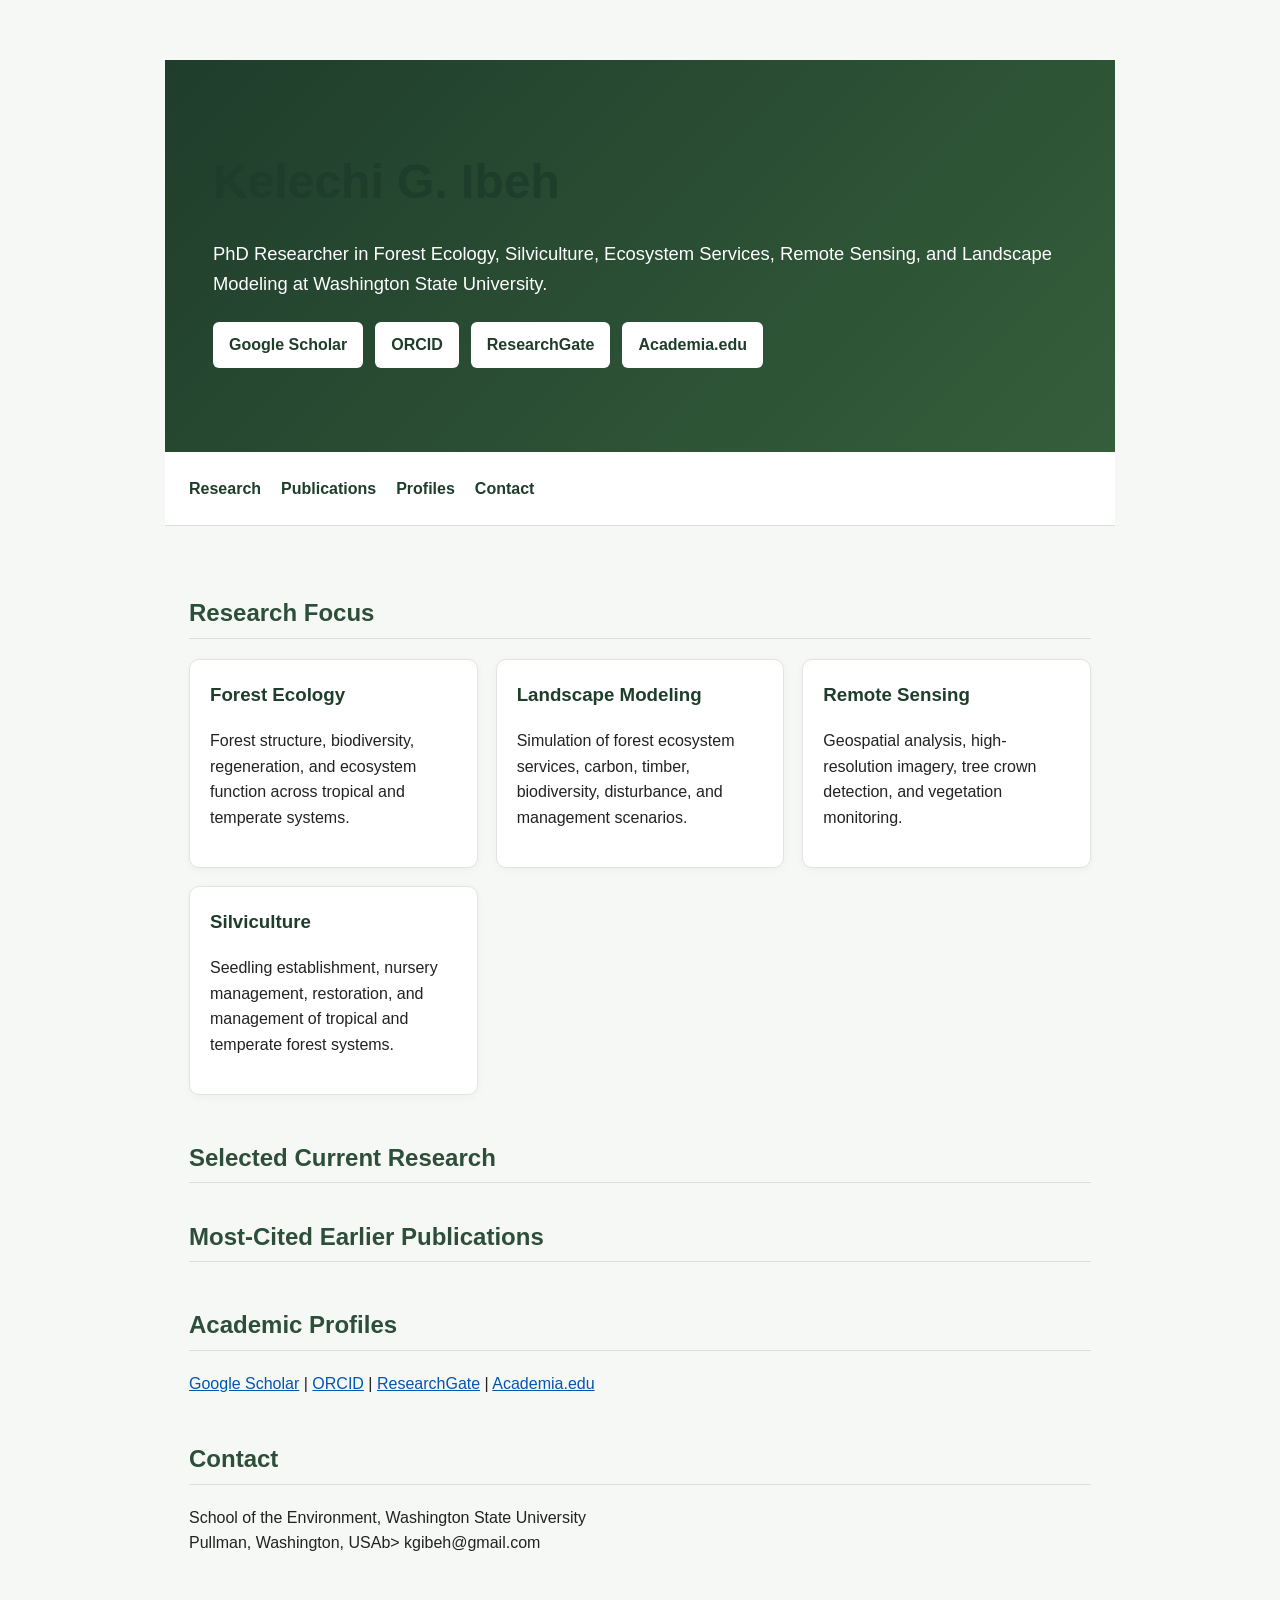
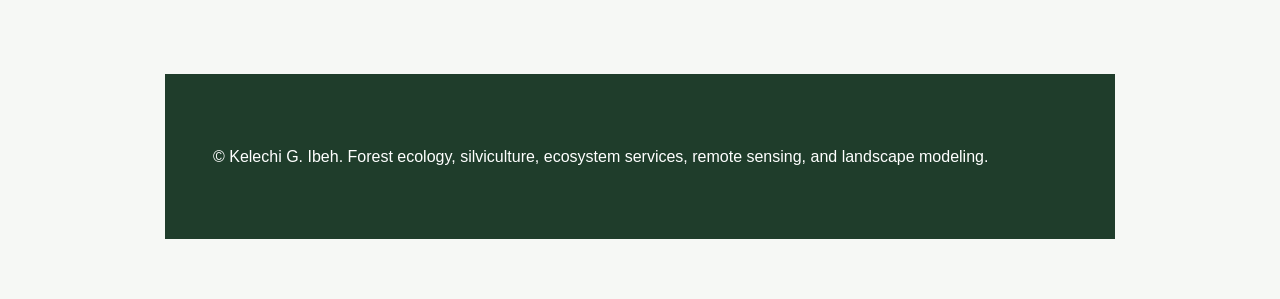
==== index.html @ f33da61a "Update index.html" ====
<!DOCTYPE html>
<html lang="en">
<head>
  
<link rel="stylesheet" href="style.css">
  
  <!-- Google tag (gtag.js) -->
<script async src="https://www.googletagmanager.com/gtag/js?id=G-M5CB74HEC6"></script>
<script>
  window.dataLayer = window.dataLayer || [];
  function gtag(){dataLayer.push(arguments);}
  gtag('js', new Date());

  gtag('config', 'G-M5CB74HEC6');
</script>
  
  <meta charset="UTF-8">

  <title>Kelechi G. Ibeh | Forest Ecology and Landscape Modeling</title>

  <meta name="description" content="Academic publications and research profile of Kelechi G. Ibeh, PhD researcher in forest ecology, silviculture, ecosystem services, forest carbon, remote sensing, and landscape modeling.">

  <meta name="keywords" content="Kelechi G. Ibeh, Kelechi Godwin Ibeh, forest ecology, silviculture, forest landscape modeling, LANDIS-II, ecosystem services, forest carbon, biodiversity, timber production, climate adaptation, disturbance ecology, geospatial analysis, remote sensing, tropical forestry, forest restoration">

  <meta name="robots" content="index, follow">
  
  <link rel="canonical" href="https://kgibeh.github.io/">
  
  <meta name="google-site-verification" content="UPVY4S8FeAgd-CZvIwSw1Y4HpJedhavO6XMuWTYaIRU" />

  <style>
    body {
      font-family: Arial, sans-serif;
      max-width: 950px;
      margin: 40px auto;
      padding: 20px;
      line-height: 1.6;
      color: #222;
    }

    h1 {
      color: #1f3d2b;
    }

    h2 {
      color: #2d4f3a;
      border-bottom: 1px solid #ddd;
      padding-bottom: 5px;
      margin-top: 35px;
    }

    a {
      color: #0056b3;
    }

    .profile-links a {
      margin-right: 12px;
    }

    .publication {
      margin-bottom: 25px;
      padding-bottom: 15px;
      border-bottom: 1px solid #eee;
    }

    .keywords {
      font-size: 0.95em;
      color: #555;
    }
  </style>

</head>




<header>
  <div class="container">
    <h1>Kelechi G. Ibeh</h1>
    <p>
      PhD Researcher in Forest Ecology, Silviculture, Ecosystem Services,
      Remote Sensing, and Landscape Modeling at Washington State University.
    </p>

    <div class="button-row">
      <a class="button" href="https://scholar.google.com/citations?user=Mw1ifisAAAAJ&hl=en">Google Scholar</a>
      <a class="button" href="https://orcid.org/0000-0002-8217-0518">ORCID</a>
      <a class="button" href="https://www.researchgate.net/profile/Kelechi-Ibeh-2">ResearchGate</a>
      <a class="button" href="https://coou.academia.edu/KelechiIbeh">Academia.edu</a>
    </div>
  </div>
</header>

<nav>
  <div class="container">
    <a href="#research">Research</a>
    <a href="#publications">Publications</a>
    <a href="#profiles">Profiles</a>
    <a href="#contact">Contact</a>
  </div>
</nav>

<main class="container">

  <section id="research">
    <h2>Research Focus</h2>

    <div class="card-grid">
      <div class="card">
        <h3>Forest Ecology</h3>
        <p>Forest structure, biodiversity, regeneration, and ecosystem function across tropical and temperate systems.</p>
      </div>

      <div class="card">
        <h3>Landscape Modeling</h3>
        <p>Simulation of forest ecosystem services, carbon, timber, biodiversity, disturbance, and management scenarios.</p>
      </div>

      <div class="card">
        <h3>Remote Sensing</h3>
        <p>Geospatial analysis, high-resolution imagery, tree crown detection, and vegetation monitoring.</p>
      </div>

      <div class="card">
        <h3>Silviculture</h3>
        <p>Seedling establishment, nursery management, restoration, and management of tropical and temperate forest systems.</p>
      </div>
    </div>
  </section>

  <section id="publications">
    <h2>Selected Current Research</h2>

    <!-- Keep your current publication blocks here -->

    <h2>Most-Cited Earlier Publications</h2>

    <!-- Keep your older publication blocks here -->
  </section>

  <section id="profiles">
    <h2>Academic Profiles</h2>
    <p>
      <a href="https://scholar.google.com/citations?user=Mw1ifisAAAAJ&hl=en">Google Scholar</a> |
      <a href="https://orcid.org/0000-0002-8217-0518">ORCID</a> |
      <a href="https://www.researchgate.net/profile/Kelechi-Ibeh-2">ResearchGate</a> |
      <a href="https://coou.academia.edu/KelechiIbeh">Academia.edu</a>
    </p>
  </section>

  <section id="contact">
    <h2>Contact</h2>
    <p>
      School of the Environment, Washington State University<br>
      Pullman, Washington, USAb>
       kgibeh@gmail.com      
    </p>
  </section>

</main>

<footer>
  <div class="container">
    <p>© Kelechi G. Ibeh. Forest ecology, silviculture, ecosystem services, remote sensing, and landscape modeling.</p>
  </div>
</footer>
---- style.css ----
body {
  font-family: Arial, Helvetica, sans-serif;
  margin: 0;
  background: #f6f8f5;
  color: #1f2933;
  line-height: 1.6;
}

.container {
  max-width: 1050px;
  margin: 0 auto;
  padding: 24px;
}

header {
  background: linear-gradient(135deg, #1f3d2b, #355e3b);
  color: white;
  padding: 60px 24px;
}

header h1 {
  font-size: 3rem;
  margin: 0 0 10px 0;
}

header p {
  font-size: 1.15rem;
  max-width: 850px;
}

nav {
  background: white;
  border-bottom: 1px solid #ddd;
  position: sticky;
  top: 0;
  z-index: 10;
}

nav .container {
  display: flex;
  gap: 20px;
  flex-wrap: wrap;
}

nav a {
  color: #1f3d2b;
  font-weight: bold;
  text-decoration: none;
}

nav a:hover {
  text-decoration: underline;
}

.button-row {
  margin-top: 24px;
  display: flex;
  gap: 12px;
  flex-wrap: wrap;
}

.button {
  display: inline-block;
  background: white;
  color: #1f3d2b;
  padding: 10px 16px;
  border-radius: 6px;
  text-decoration: none;
  font-weight: bold;
}

.button:hover {
  background: #e9f1ea;
}

section {
  margin: 44px 0;
}

h2 {
  color: #1f3d2b;
  border-bottom: 2px solid #d9e2d8;
  padding-bottom: 8px;
}

.card-grid {
  display: grid;
  grid-template-columns: repeat(auto-fit, minmax(230px, 1fr));
  gap: 18px;
}

.card {
  background: white;
  padding: 20px;
  border-radius: 10px;
  border: 1px solid #e1e5e0;
  box-shadow: 0 2px 8px rgba(0,0,0,0.04);
}

.card h3 {
  margin-top: 0;
  color: #1f3d2b;
}

.publication {
  background: white;
  border: 1px solid #e1e5e0;
  border-left: 5px solid #355e3b;
  border-radius: 8px;
  padding: 20px;
  margin-bottom: 20px;
  box-shadow: 0 2px 8px rgba(0,0,0,0.04);
}

.publication h3 {
  margin-top: 0;
}

.publication a {
  color: #174ea6;
}

.keywords {
  color: #555;
  font-size: 0.95rem;
}

footer {
  background: #1f3d2b;
  color: white;
  padding: 30px 24px;
  margin-top: 50px;
}

footer a {
  color: white;
}
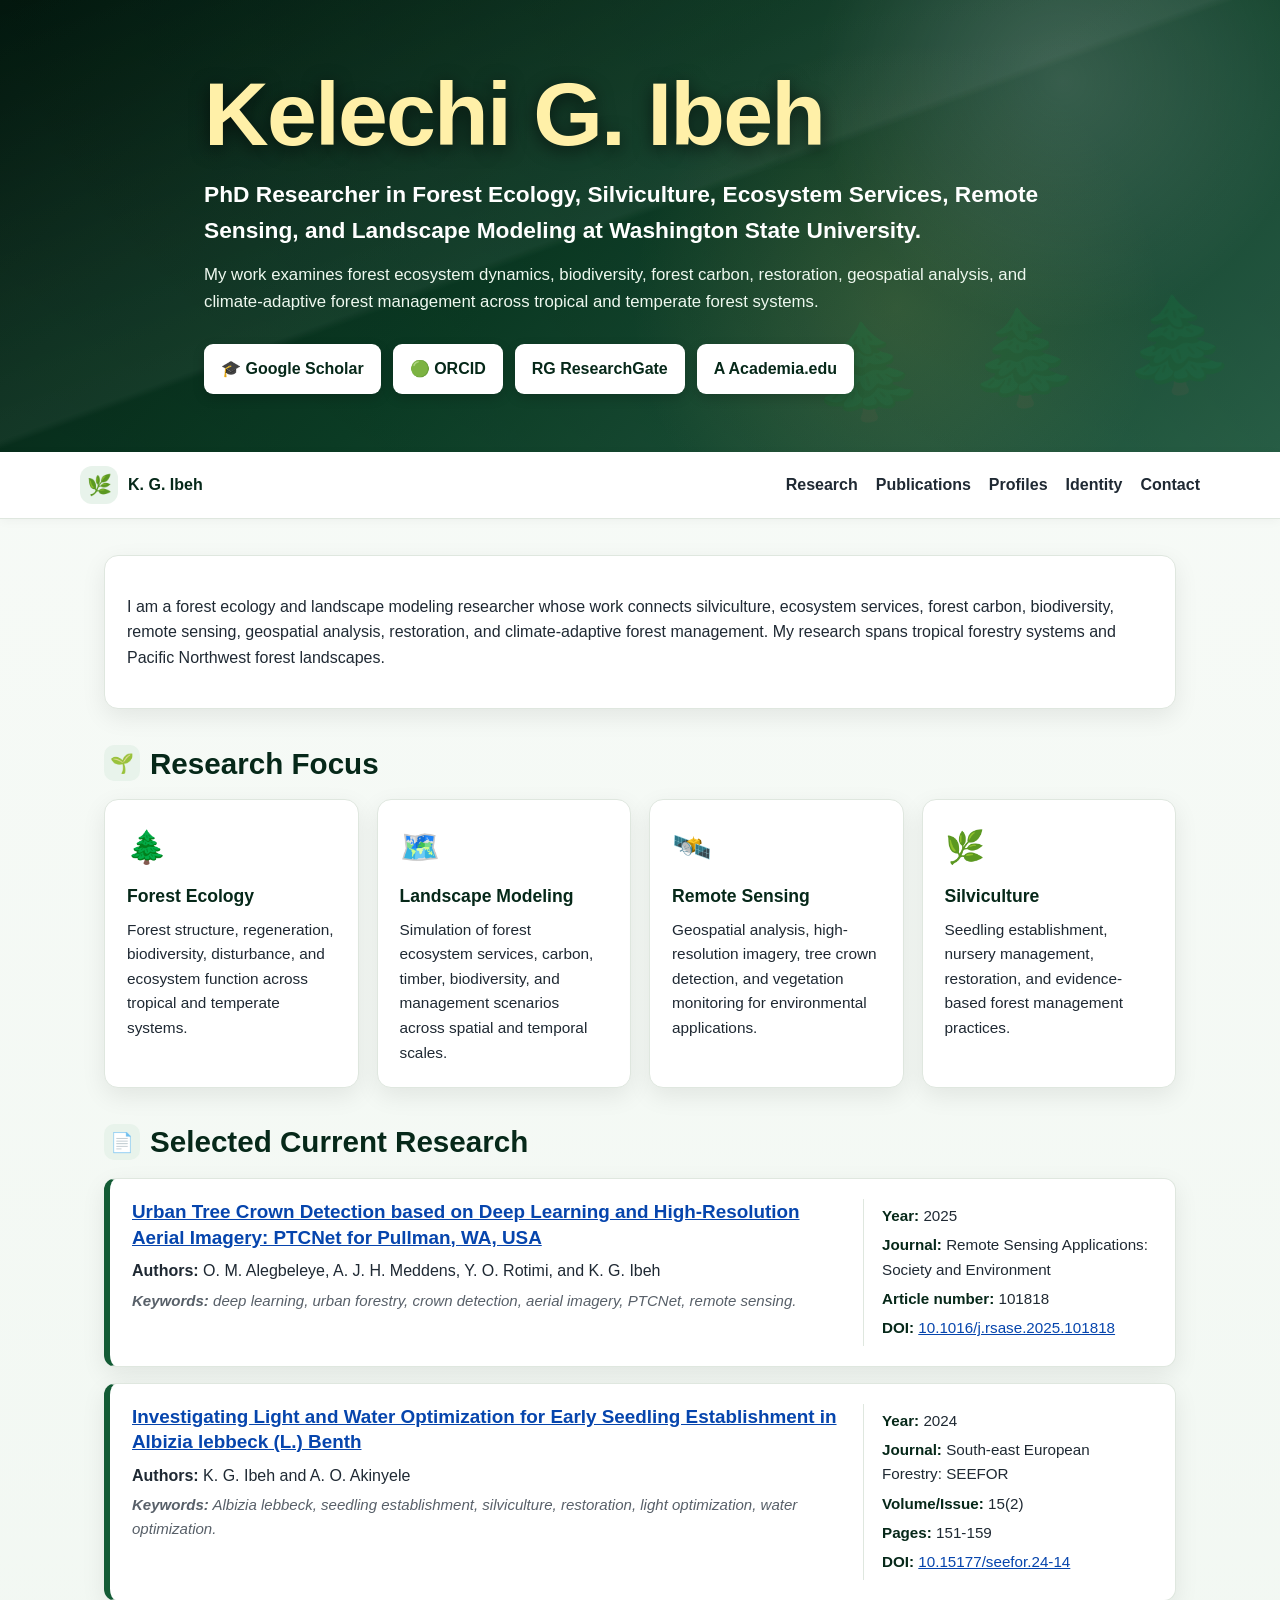
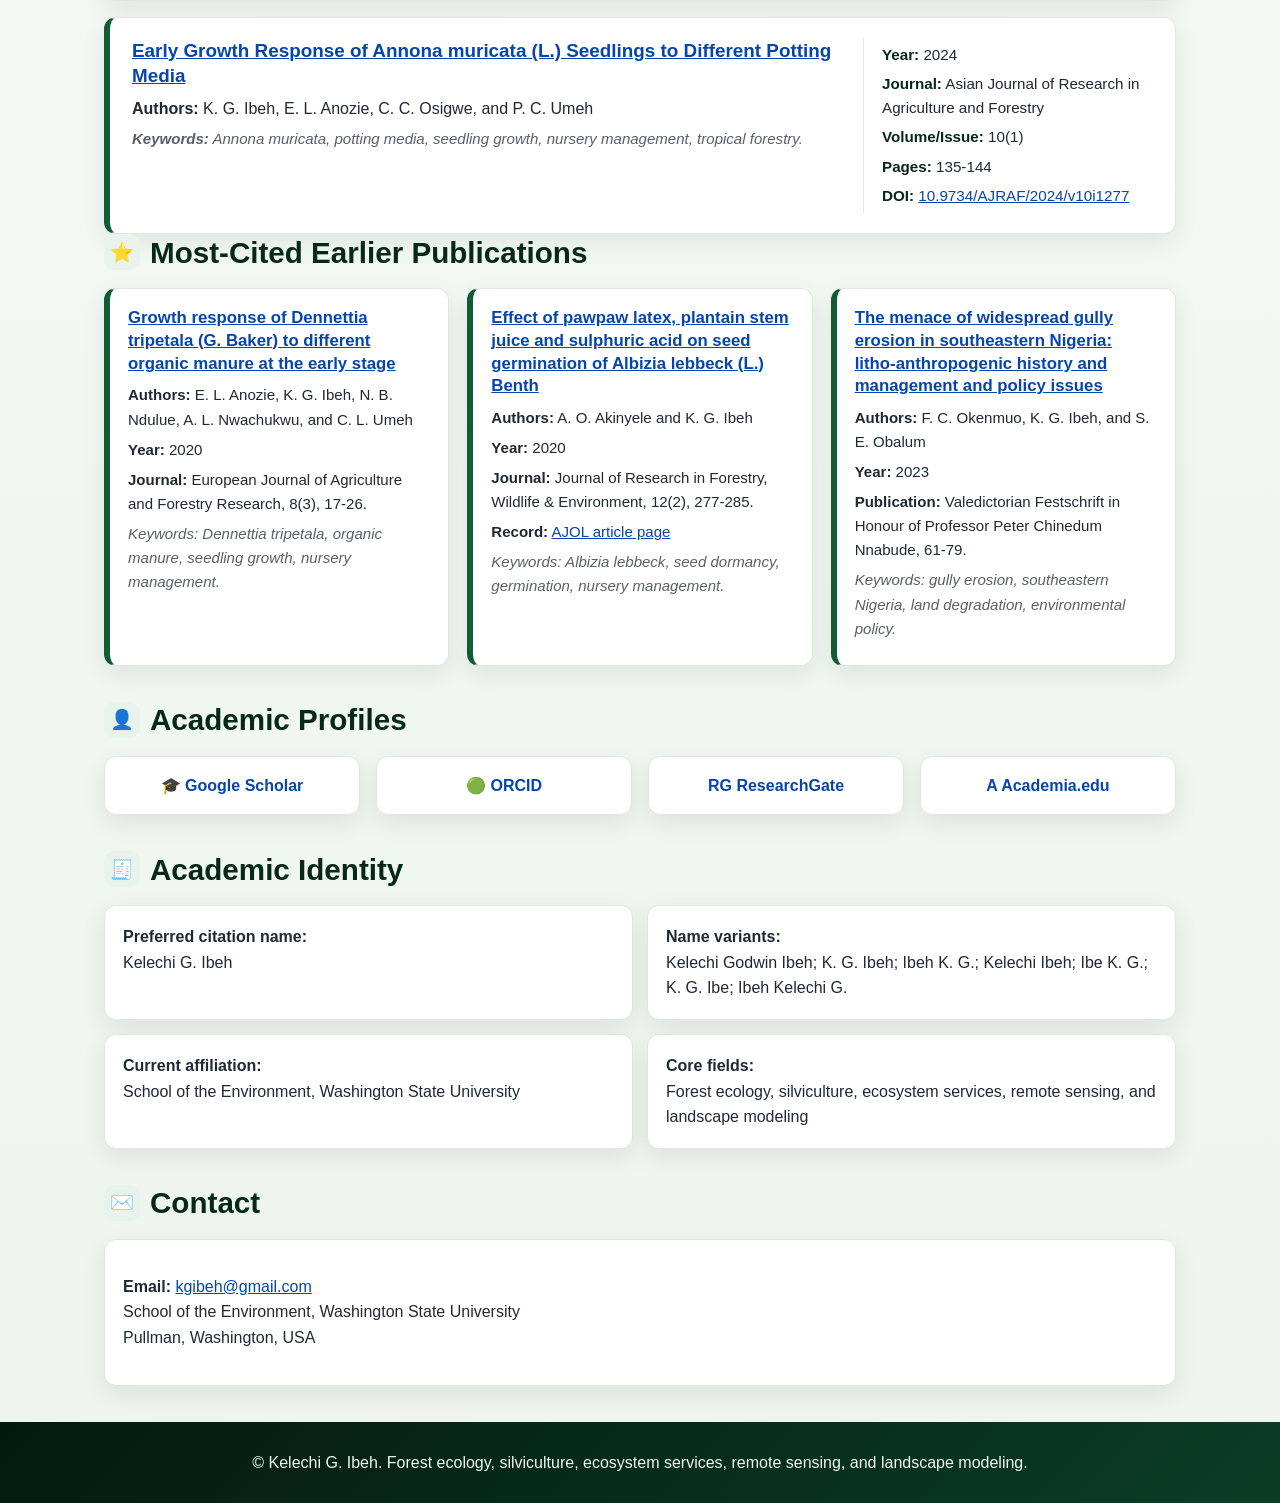
==== commit 9f2946b1: "Update index.html" ====
--- a/index.html
+++ b/index.html
@@ -1,167 +1,742 @@
 <!DOCTYPE html>
 <html lang="en">
 <head>
-  
-<link rel="stylesheet" href="style.css">
-  
+  <meta charset="UTF-8">
+
   <!-- Google tag (gtag.js) -->
-<script async src="https://www.googletagmanager.com/gtag/js?id=G-M5CB74HEC6"></script>
-<script>
-  window.dataLayer = window.dataLayer || [];
-  function gtag(){dataLayer.push(arguments);}
-  gtag('js', new Date());
-
-  gtag('config', 'G-M5CB74HEC6');
-</script>
-  
-  <meta charset="UTF-8">
-
-  <title>Kelechi G. Ibeh | Forest Ecology and Landscape Modeling</title>
-
-  <meta name="description" content="Academic publications and research profile of Kelechi G. Ibeh, PhD researcher in forest ecology, silviculture, ecosystem services, forest carbon, remote sensing, and landscape modeling.">
-
-  <meta name="keywords" content="Kelechi G. Ibeh, Kelechi Godwin Ibeh, forest ecology, silviculture, forest landscape modeling, LANDIS-II, ecosystem services, forest carbon, biodiversity, timber production, climate adaptation, disturbance ecology, geospatial analysis, remote sensing, tropical forestry, forest restoration">
+  <script async src="https://www.googletagmanager.com/gtag/js?id=G-M5CB74HEC6"></script>
+  <script>
+    window.dataLayer = window.dataLayer || [];
+    function gtag(){dataLayer.push(arguments);}
+    gtag('js', new Date());
+
+    gtag('config', 'G-M5CB74HEC6');
+  </script>
+
+  <title>Kelechi G. Ibeh | Forest Ecology, Silviculture, Ecosystem Services and Landscape Modeling</title>
+
+  <meta name="description" content="Academic publications and research profile of Kelechi G. Ibeh, PhD researcher in forest ecology, silviculture, ecosystem services, forest carbon, remote sensing, geospatial analysis, and landscape modeling.">
+
+  <meta name="keywords" content="Kelechi G. Ibeh, Kelechi Godwin Ibeh, K. G. Ibeh, forest ecology, silviculture, forest landscape modeling, LANDIS-II, ecosystem services, forest carbon, biodiversity, timber production, climate adaptation, disturbance ecology, geospatial analysis, remote sensing, tropical forestry, forest restoration, Washington State University">
 
   <meta name="robots" content="index, follow">
-  
+
   <link rel="canonical" href="https://kgibeh.github.io/">
-  
+
   <meta name="google-site-verification" content="UPVY4S8FeAgd-CZvIwSw1Y4HpJedhavO6XMuWTYaIRU" />
 
   <style>
+    :root {
+      --forest-dark: #062819;
+      --forest-main: #135b35;
+      --forest-mid: #2d6a4f;
+      --forest-light: #e8f3eb;
+      --cream: #fffdf6;
+      --gold: #f7d774;
+      --soft-gold: #fff0a8;
+      --text: #1f2933;
+      --muted: #586069;
+      --line: #dfe7df;
+      --card: #ffffff;
+      --link: #0645ad;
+      --shadow: 0 8px 24px rgba(0, 0, 0, 0.08);
+    }
+
+    * {
+      box-sizing: border-box;
+    }
+
+    html {
+      scroll-behavior: smooth;
+    }
+
     body {
-      font-family: Arial, sans-serif;
-      max-width: 950px;
-      margin: 40px auto;
-      padding: 20px;
+      margin: 0;
+      font-family: Arial, Helvetica, sans-serif;
+      background: linear-gradient(180deg, #f8fbf8 0%, #edf5ee 100%);
+      color: var(--text);
       line-height: 1.6;
-      color: #222;
-    }
-
-    h1 {
-      color: #1f3d2b;
-    }
-
-    h2 {
-      color: #2d4f3a;
-      border-bottom: 1px solid #ddd;
-      padding-bottom: 5px;
-      margin-top: 35px;
     }
 
     a {
-      color: #0056b3;
-    }
-
-    .profile-links a {
-      margin-right: 12px;
+      color: var(--link);
+    }
+
+    a:hover {
+      color: #002f6c;
+    }
+
+    .container {
+      max-width: 1120px;
+      margin: 0 auto;
+      padding: 0 24px;
+    }
+
+    .hero {
+      background:
+        radial-gradient(circle at 83% 18%, rgba(255, 255, 255, 0.18), transparent 22%),
+        radial-gradient(circle at 70% 68%, rgba(247, 215, 116, 0.14), transparent 28%),
+        linear-gradient(135deg, #03190f 0%, #0b3d25 45%, #2d6a4f 100%);
+      color: white;
+      padding: 70px 0 58px;
+      position: relative;
+      overflow: hidden;
+    }
+
+    .hero::before {
+      content: "";
+      position: absolute;
+      inset: 0;
+      background:
+        linear-gradient(160deg, transparent 0%, rgba(255,255,255,0.06) 48%, transparent 49%),
+        linear-gradient(25deg, transparent 0%, rgba(0,0,0,0.16) 70%);
+      opacity: 0.9;
+      pointer-events: none;
+    }
+
+    .hero::after {
+      content: "🌲  🌲  🌲";
+      position: absolute;
+      right: 36px;
+      bottom: 20px;
+      color: rgba(255, 255, 255, 0.12);
+      font-size: 92px;
+      letter-spacing: 8px;
+      transform: rotate(-5deg);
+      pointer-events: none;
+    }
+
+    .hero-content {
+      position: relative;
+      z-index: 1;
+      max-width: 920px;
+    }
+
+    .hero h1 {
+      margin: 0 0 16px;
+      font-size: clamp(3rem, 7vw, 5.9rem);
+      line-height: 1;
+      color: var(--soft-gold);
+      letter-spacing: -1.8px;
+      text-shadow: 0 4px 18px rgba(0, 0, 0, 0.6);
+    }
+
+    .hero .subtitle {
+      font-size: clamp(1.05rem, 2.2vw, 1.42rem);
+      max-width: 870px;
+      margin: 0 0 14px;
+      color: #ffffff;
+      font-weight: 700;
+    }
+
+    .hero .summary {
+      font-size: 1.05rem;
+      max-width: 870px;
+      margin: 0;
+      color: #eef8ef;
+    }
+
+    .button-row {
+      display: flex;
+      flex-wrap: wrap;
+      gap: 12px;
+      margin-top: 28px;
+    }
+
+    .button {
+      display: inline-flex;
+      align-items: center;
+      gap: 8px;
+      background: #ffffff;
+      color: var(--forest-dark);
+      padding: 11px 16px;
+      border-radius: 9px;
+      font-weight: 700;
+      text-decoration: none;
+      border: 1px solid rgba(255, 255, 255, 0.85);
+      box-shadow: 0 4px 12px rgba(0, 0, 0, 0.18);
+    }
+
+    .button:hover {
+      color: var(--forest-dark);
+      background: var(--forest-light);
+      transform: translateY(-1px);
+    }
+
+    .topnav {
+      background: rgba(255, 255, 255, 0.97);
+      border-bottom: 1px solid var(--line);
+      position: sticky;
+      top: 0;
+      z-index: 20;
+      box-shadow: 0 2px 10px rgba(0, 0, 0, 0.04);
+    }
+
+    .nav-inner {
+      display: flex;
+      align-items: center;
+      justify-content: space-between;
+      gap: 16px;
+      padding: 14px 0;
+    }
+
+    .brand-mark {
+      display: inline-flex;
+      align-items: center;
+      gap: 10px;
+      font-weight: 800;
+      color: var(--forest-dark);
+      text-decoration: none;
+    }
+
+    .brand-icon {
+      width: 38px;
+      height: 38px;
+      border-radius: 12px;
+      display: grid;
+      place-items: center;
+      background: var(--forest-light);
+      color: var(--forest-main);
+      font-size: 1.25rem;
+    }
+
+    .nav-links {
+      display: flex;
+      flex-wrap: wrap;
+      gap: 18px;
+    }
+
+    .nav-links a {
+      color: var(--text);
+      text-decoration: none;
+      font-weight: 700;
+    }
+
+    .nav-links a:hover {
+      color: var(--forest-main);
+      text-decoration: underline;
+    }
+
+    main {
+      padding: 34px 0 54px;
+    }
+
+    section {
+      margin: 36px 0;
+    }
+
+    .section-title {
+      display: flex;
+      align-items: center;
+      gap: 10px;
+      color: var(--forest-dark);
+      margin: 0 0 18px;
+      font-size: 1.85rem;
+      line-height: 1.2;
+    }
+
+    .section-icon {
+      display: inline-grid;
+      place-items: center;
+      width: 36px;
+      height: 36px;
+      border-radius: 10px;
+      background: var(--forest-light);
+      color: var(--forest-main);
+      font-size: 1.2rem;
+    }
+
+    .intro-card {
+      background: var(--card);
+      padding: 22px;
+      border-radius: 14px;
+      border: 1px solid var(--line);
+      box-shadow: var(--shadow);
+    }
+
+    .research-grid {
+      display: grid;
+      grid-template-columns: repeat(4, 1fr);
+      gap: 18px;
+    }
+
+    .research-card {
+      background: var(--card);
+      border: 1px solid var(--line);
+      border-radius: 14px;
+      padding: 22px;
+      box-shadow: var(--shadow);
+    }
+
+    .research-card .icon {
+      font-size: 2rem;
+      color: var(--forest-main);
+      margin-bottom: 8px;
+    }
+
+    .research-card h3 {
+      margin: 0 0 8px;
+      color: var(--forest-dark);
+      font-size: 1.1rem;
+    }
+
+    .research-card p {
+      margin: 0;
+      color: var(--text);
+      font-size: 0.96rem;
+    }
+
+    .publication-list {
+      display: grid;
+      gap: 16px;
     }
 
     .publication {
-      margin-bottom: 25px;
-      padding-bottom: 15px;
-      border-bottom: 1px solid #eee;
+      background: var(--card);
+      border: 1px solid var(--line);
+      border-left: 6px solid var(--forest-main);
+      border-radius: 12px;
+      padding: 20px 22px;
+      display: grid;
+      grid-template-columns: minmax(0, 1fr) 290px;
+      gap: 18px;
+      box-shadow: var(--shadow);
+    }
+
+    .publication h3 {
+      margin: 0 0 8px;
+      line-height: 1.35;
+      font-size: 1.18rem;
+    }
+
+    .publication p {
+      margin: 5px 0;
+    }
+
+    .publication-meta {
+      border-left: 1px solid var(--line);
+      padding-left: 18px;
+      font-size: 0.95rem;
+    }
+
+    .publication-meta strong {
+      color: var(--forest-dark);
     }
 
     .keywords {
-      font-size: 0.95em;
-      color: #555;
+      color: var(--muted);
+      font-size: 0.94rem;
+      font-style: italic;
+    }
+
+    .earlier-grid {
+      display: grid;
+      grid-template-columns: repeat(3, 1fr);
+      gap: 18px;
+    }
+
+    .mini-publication {
+      background: var(--card);
+      border: 1px solid var(--line);
+      border-left: 6px solid var(--forest-main);
+      border-radius: 12px;
+      padding: 18px;
+      box-shadow: var(--shadow);
+    }
+
+    .mini-publication h3 {
+      margin: 0 0 8px;
+      font-size: 1.05rem;
+      line-height: 1.35;
+    }
+
+    .mini-publication p {
+      margin: 6px 0;
+      font-size: 0.94rem;
+    }
+
+    .profile-grid {
+      display: grid;
+      grid-template-columns: repeat(4, 1fr);
+      gap: 16px;
+    }
+
+    .profile-card {
+      background: var(--card);
+      border: 1px solid var(--line);
+      border-radius: 12px;
+      padding: 16px;
+      text-align: center;
+      box-shadow: var(--shadow);
+    }
+
+    .profile-card a {
+      text-decoration: none;
+      font-weight: 800;
+      color: var(--link);
+    }
+
+    .identity-list {
+      display: grid;
+      grid-template-columns: repeat(2, minmax(0, 1fr));
+      gap: 14px;
+      margin-top: 12px;
+    }
+
+    .identity-item,
+    .contact-card {
+      background: var(--card);
+      border: 1px solid var(--line);
+      border-radius: 12px;
+      padding: 18px;
+      box-shadow: var(--shadow);
+    }
+
+    footer {
+      background: linear-gradient(135deg, #03190f 0%, #0b3d25 100%);
+      color: #ffffff;
+      padding: 28px 0;
+      text-align: center;
+    }
+
+    footer p {
+      margin: 0;
+      color: #eef8ef;
+    }
+
+    @media (max-width: 900px) {
+      .research-grid,
+      .profile-grid {
+        grid-template-columns: repeat(2, 1fr);
+      }
+
+      .publication {
+        grid-template-columns: 1fr;
+      }
+
+      .publication-meta {
+        border-left: none;
+        border-top: 1px solid var(--line);
+        padding-left: 0;
+        padding-top: 12px;
+      }
+
+      .earlier-grid {
+        grid-template-columns: 1fr;
+      }
+    }
+
+    @media (max-width: 600px) {
+      .container {
+        padding: 0 16px;
+      }
+
+      .hero {
+        padding: 48px 0 42px;
+      }
+
+      .research-grid,
+      .profile-grid,
+      .identity-list {
+        grid-template-columns: 1fr;
+      }
+
+      .nav-inner {
+        align-items: flex-start;
+        flex-direction: column;
+      }
+
+      .nav-links {
+        gap: 12px;
+      }
     }
   </style>
-
 </head>
 
-
-
-
-<header>
-  <div class="container">
-    <h1>Kelechi G. Ibeh</h1>
-    <p>
-      PhD Researcher in Forest Ecology, Silviculture, Ecosystem Services,
-      Remote Sensing, and Landscape Modeling at Washington State University.
-    </p>
-
-    <div class="button-row">
-      <a class="button" href="https://scholar.google.com/citations?user=Mw1ifisAAAAJ&hl=en">Google Scholar</a>
-      <a class="button" href="https://orcid.org/0000-0002-8217-0518">ORCID</a>
-      <a class="button" href="https://www.researchgate.net/profile/Kelechi-Ibeh-2">ResearchGate</a>
-      <a class="button" href="https://coou.academia.edu/KelechiIbeh">Academia.edu</a>
+<body>
+
+  <header class="hero">
+    <div class="container hero-content">
+      <h1>Kelechi G. Ibeh</h1>
+
+      <p class="subtitle">
+        PhD Researcher in Forest Ecology, Silviculture, Ecosystem Services,
+        Remote Sensing, and Landscape Modeling at Washington State University.
+      </p>
+
+      <p class="summary">
+        My work examines forest ecosystem dynamics, biodiversity, forest carbon,
+        restoration, geospatial analysis, and climate-adaptive forest management
+        across tropical and temperate forest systems.
+      </p>
+
+      <div class="button-row">
+        <a class="button" href="https://scholar.google.com/citations?user=Mw1ifisAAAAJ&amp;hl=en">🎓 Google Scholar</a>
+        <a class="button" href="https://orcid.org/0000-0002-8217-0518">🟢 ORCID</a>
+        <a class="button" href="https://www.researchgate.net/profile/Kelechi-Ibeh-2">RG ResearchGate</a>
+        <a class="button" href="https://coou.academia.edu/KelechiIbeh">A Academia.edu</a>
+      </div>
     </div>
-  </div>
-</header>
-
-<nav>
-  <div class="container">
-    <a href="#research">Research</a>
-    <a href="#publications">Publications</a>
-    <a href="#profiles">Profiles</a>
-    <a href="#contact">Contact</a>
-  </div>
-</nav>
-
-<main class="container">
-
-  <section id="research">
-    <h2>Research Focus</h2>
-
-    <div class="card-grid">
-      <div class="card">
-        <h3>Forest Ecology</h3>
-        <p>Forest structure, biodiversity, regeneration, and ecosystem function across tropical and temperate systems.</p>
-      </div>
-
-      <div class="card">
-        <h3>Landscape Modeling</h3>
-        <p>Simulation of forest ecosystem services, carbon, timber, biodiversity, disturbance, and management scenarios.</p>
-      </div>
-
-      <div class="card">
-        <h3>Remote Sensing</h3>
-        <p>Geospatial analysis, high-resolution imagery, tree crown detection, and vegetation monitoring.</p>
-      </div>
-
-      <div class="card">
-        <h3>Silviculture</h3>
-        <p>Seedling establishment, nursery management, restoration, and management of tropical and temperate forest systems.</p>
+  </header>
+
+  <nav class="topnav">
+    <div class="container nav-inner">
+      <a class="brand-mark" href="https://kgibeh.github.io/">
+        <span class="brand-icon">🌿</span>
+        <span>K. G. Ibeh</span>
+      </a>
+
+      <div class="nav-links">
+        <a href="#research">Research</a>
+        <a href="#publications">Publications</a>
+        <a href="#profiles">Profiles</a>
+        <a href="#identity">Identity</a>
+        <a href="#contact">Contact</a>
       </div>
     </div>
-  </section>
-
-  <section id="publications">
-    <h2>Selected Current Research</h2>
-
-    <!-- Keep your current publication blocks here -->
-
-    <h2>Most-Cited Earlier Publications</h2>
-
-    <!-- Keep your older publication blocks here -->
-  </section>
-
-  <section id="profiles">
-    <h2>Academic Profiles</h2>
-    <p>
-      <a href="https://scholar.google.com/citations?user=Mw1ifisAAAAJ&hl=en">Google Scholar</a> |
-      <a href="https://orcid.org/0000-0002-8217-0518">ORCID</a> |
-      <a href="https://www.researchgate.net/profile/Kelechi-Ibeh-2">ResearchGate</a> |
-      <a href="https://coou.academia.edu/KelechiIbeh">Academia.edu</a>
-    </p>
-  </section>
-
-  <section id="contact">
-    <h2>Contact</h2>
-    <p>
-      School of the Environment, Washington State University<br>
-      Pullman, Washington, USAb>
-       kgibeh@gmail.com      
-    </p>
-  </section>
-
-</main>
-
-<footer>
-  <div class="container">
-    <p>© Kelechi G. Ibeh. Forest ecology, silviculture, ecosystem services, remote sensing, and landscape modeling.</p>
-  </div>
-</footer>
-
+  </nav>
+
+  <main class="container">
+
+    <section id="about">
+      <div class="intro-card">
+        <p>
+          I am a forest ecology and landscape modeling researcher whose work connects
+          silviculture, ecosystem services, forest carbon, biodiversity, remote sensing,
+          geospatial analysis, restoration, and climate-adaptive forest management.
+          My research spans tropical forestry systems and Pacific Northwest forest landscapes.
+        </p>
+      </div>
+    </section>
+
+    <section id="research">
+      <h2 class="section-title"><span class="section-icon">🌱</span> Research Focus</h2>
+
+      <div class="research-grid">
+        <div class="research-card">
+          <div class="icon">🌲</div>
+          <h3>Forest Ecology</h3>
+          <p>
+            Forest structure, regeneration, biodiversity, disturbance, and ecosystem
+            function across tropical and temperate systems.
+          </p>
+        </div>
+
+        <div class="research-card">
+          <div class="icon">🗺️</div>
+          <h3>Landscape Modeling</h3>
+          <p>
+            Simulation of forest ecosystem services, carbon, timber, biodiversity,
+            and management scenarios across spatial and temporal scales.
+          </p>
+        </div>
+
+        <div class="research-card">
+          <div class="icon">🛰️</div>
+          <h3>Remote Sensing</h3>
+          <p>
+            Geospatial analysis, high-resolution imagery, tree crown detection,
+            and vegetation monitoring for environmental applications.
+          </p>
+        </div>
+
+        <div class="research-card">
+          <div class="icon">🌿</div>
+          <h3>Silviculture</h3>
+          <p>
+            Seedling establishment, nursery management, restoration, and evidence-based
+            forest management practices.
+          </p>
+        </div>
+      </div>
+    </section>
+
+    <section id="publications">
+      <h2 class="section-title"><span class="section-icon">📄</span> Selected Current Research</h2>
+
+      <div class="publication-list">
+
+        <article class="publication">
+          <div>
+            <h3>
+              <a href="papers/urban-tree-crown-detection-2025/">
+                Urban Tree Crown Detection based on Deep Learning and High-Resolution
+                Aerial Imagery: PTCNet for Pullman, WA, USA
+              </a>
+            </h3>
+            <p><strong>Authors:</strong> O. M. Alegbeleye, A. J. H. Meddens, Y. O. Rotimi, and K. G. Ibeh</p>
+            <p class="keywords"><strong>Keywords:</strong> deep learning, urban forestry, crown detection, aerial imagery, PTCNet, remote sensing.</p>
+          </div>
+
+          <div class="publication-meta">
+            <p><strong>Year:</strong> 2025</p>
+            <p><strong>Journal:</strong> Remote Sensing Applications: Society and Environment</p>
+            <p><strong>Article number:</strong> 101818</p>
+            <p><strong>DOI:</strong> <a href="https://doi.org/10.1016/j.rsase.2025.101818">10.1016/j.rsase.2025.101818</a></p>
+          </div>
+        </article>
+
+        <article class="publication">
+          <div>
+            <h3>
+              <a href="papers/albizia-light-water-2024/">
+                Investigating Light and Water Optimization for Early Seedling
+                Establishment in Albizia lebbeck (L.) Benth
+              </a>
+            </h3>
+            <p><strong>Authors:</strong> K. G. Ibeh and A. O. Akinyele</p>
+            <p class="keywords"><strong>Keywords:</strong> Albizia lebbeck, seedling establishment, silviculture, restoration, light optimization, water optimization.</p>
+          </div>
+
+          <div class="publication-meta">
+            <p><strong>Year:</strong> 2024</p>
+            <p><strong>Journal:</strong> South-east European Forestry: SEEFOR</p>
+            <p><strong>Volume/Issue:</strong> 15(2)</p>
+            <p><strong>Pages:</strong> 151-159</p>
+            <p><strong>DOI:</strong> <a href="https://doi.org/10.15177/seefor.24-14">10.15177/seefor.24-14</a></p>
+          </div>
+        </article>
+
+        <article class="publication">
+          <div>
+            <h3>
+              <a href="papers/annona-muricata-potting-media-2024/">
+                Early Growth Response of Annona muricata (L.) Seedlings to Different
+                Potting Media
+              </a>
+            </h3>
+            <p><strong>Authors:</strong> K. G. Ibeh, E. L. Anozie, C. C. Osigwe, and P. C. Umeh</p>
+            <p class="keywords"><strong>Keywords:</strong> Annona muricata, potting media, seedling growth, nursery management, tropical forestry.</p>
+          </div>
+
+          <div class="publication-meta">
+            <p><strong>Year:</strong> 2024</p>
+            <p><strong>Journal:</strong> Asian Journal of Research in Agriculture and Forestry</p>
+            <p><strong>Volume/Issue:</strong> 10(1)</p>
+            <p><strong>Pages:</strong> 135-144</p>
+            <p><strong>DOI:</strong> <a href="https://doi.org/10.9734/AJRAF/2024/v10i1277">10.9734/AJRAF/2024/v10i1277</a></p>
+          </div>
+        </article>
+
+      </div>
+
+      <h2 class="section-title"><span class="section-icon">⭐</span> Most-Cited Earlier Publications</h2>
+
+      <div class="earlier-grid">
+
+        <article class="mini-publication">
+          <h3>
+            <a href="papers/dennettia-organic-manure-2020/">
+              Growth response of Dennettia tripetala (G. Baker) to different organic
+              manure at the early stage
+            </a>
+          </h3>
+          <p><strong>Authors:</strong> E. L. Anozie, K. G. Ibeh, N. B. Ndulue, A. L. Nwachukwu, and C. L. Umeh</p>
+          <p><strong>Year:</strong> 2020</p>
+          <p><strong>Journal:</strong> European Journal of Agriculture and Forestry Research, 8(3), 17-26.</p>
+          <p class="keywords">Keywords: Dennettia tripetala, organic manure, seedling growth, nursery management.</p>
+        </article>
+
+        <article class="mini-publication">
+          <h3>
+            <a href="papers/albizia-seed-germination-2020/">
+              Effect of pawpaw latex, plantain stem juice and sulphuric acid on seed
+              germination of Albizia lebbeck (L.) Benth
+            </a>
+          </h3>
+          <p><strong>Authors:</strong> A. O. Akinyele and K. G. Ibeh</p>
+          <p><strong>Year:</strong> 2020</p>
+          <p><strong>Journal:</strong> Journal of Research in Forestry, Wildlife &amp; Environment, 12(2), 277-285.</p>
+          <p><strong>Record:</strong> <a href="https://www.ajol.info/index.php/jrfwe/article/view/198393">AJOL article page</a></p>
+          <p class="keywords">Keywords: Albizia lebbeck, seed dormancy, germination, nursery management.</p>
+        </article>
+
+        <article class="mini-publication">
+          <h3>
+            <a href="papers/gully-erosion-southeastern-nigeria-2023/">
+              The menace of widespread gully erosion in southeastern Nigeria:
+              litho-anthropogenic history and management and policy issues
+            </a>
+          </h3>
+          <p><strong>Authors:</strong> F. C. Okenmuo, K. G. Ibeh, and S. E. Obalum</p>
+          <p><strong>Year:</strong> 2023</p>
+          <p><strong>Publication:</strong> Valedictorian Festschrift in Honour of Professor Peter Chinedum Nnabude, 61-79.</p>
+          <p class="keywords">Keywords: gully erosion, southeastern Nigeria, land degradation, environmental policy.</p>
+        </article>
+
+      </div>
+    </section>
+
+    <section id="profiles">
+      <h2 class="section-title"><span class="section-icon">👤</span> Academic Profiles</h2>
+
+      <div class="profile-grid">
+        <div class="profile-card">
+          <a href="https://scholar.google.com/citations?user=Mw1ifisAAAAJ&amp;hl=en">🎓 Google Scholar</a>
+        </div>
+
+        <div class="profile-card">
+          <a href="https://orcid.org/0000-0002-8217-0518">🟢 ORCID</a>
+        </div>
+
+        <div class="profile-card">
+          <a href="https://www.researchgate.net/profile/Kelechi-Ibeh-2">RG ResearchGate</a>
+        </div>
+
+        <div class="profile-card">
+          <a href="https://coou.academia.edu/KelechiIbeh">A Academia.edu</a>
+        </div>
+      </div>
+    </section>
+
+    <section id="identity">
+      <h2 class="section-title"><span class="section-icon">🧾</span> Academic Identity</h2>
+
+      <div class="identity-list">
+        <div class="identity-item">
+          <strong>Preferred citation name:</strong><br>
+          Kelechi G. Ibeh
+        </div>
+
+        <div class="identity-item">
+          <strong>Name variants:</strong><br>
+          Kelechi Godwin Ibeh; K. G. Ibeh; Ibeh K. G.; Kelechi Ibeh; Ibe K. G.; K. G. Ibe; Ibeh Kelechi G.
+        </div>
+
+        <div class="identity-item">
+          <strong>Current affiliation:</strong><br>
+          School of the Environment, Washington State University
+        </div>
+
+        <div class="identity-item">
+          <strong>Core fields:</strong><br>
+          Forest ecology, silviculture, ecosystem services, remote sensing, and landscape modeling
+        </div>
+      </div>
+    </section>
+
+    <section id="contact">
+      <h2 class="section-title"><span class="section-icon">✉️</span> Contact</h2>
+
+      <div class="contact-card">
+        <p>
+          <strong>Email:</strong> <a href="mailto:kgibeh@gmail.com">kgibeh@gmail.com</a><br>
+          School of the Environment, Washington State University<br>
+          Pullman, Washington, USA
+        </p>
+      </div>
+    </section>
+
+  </main>
+
+  <footer>
+    <div class="container">
+      <p>
+        © Kelechi G. Ibeh. Forest ecology, silviculture, ecosystem services,
+        remote sensing, and landscape modeling.
+      </p>
+    </div>
+  </footer>
+
+</body>
+</html>
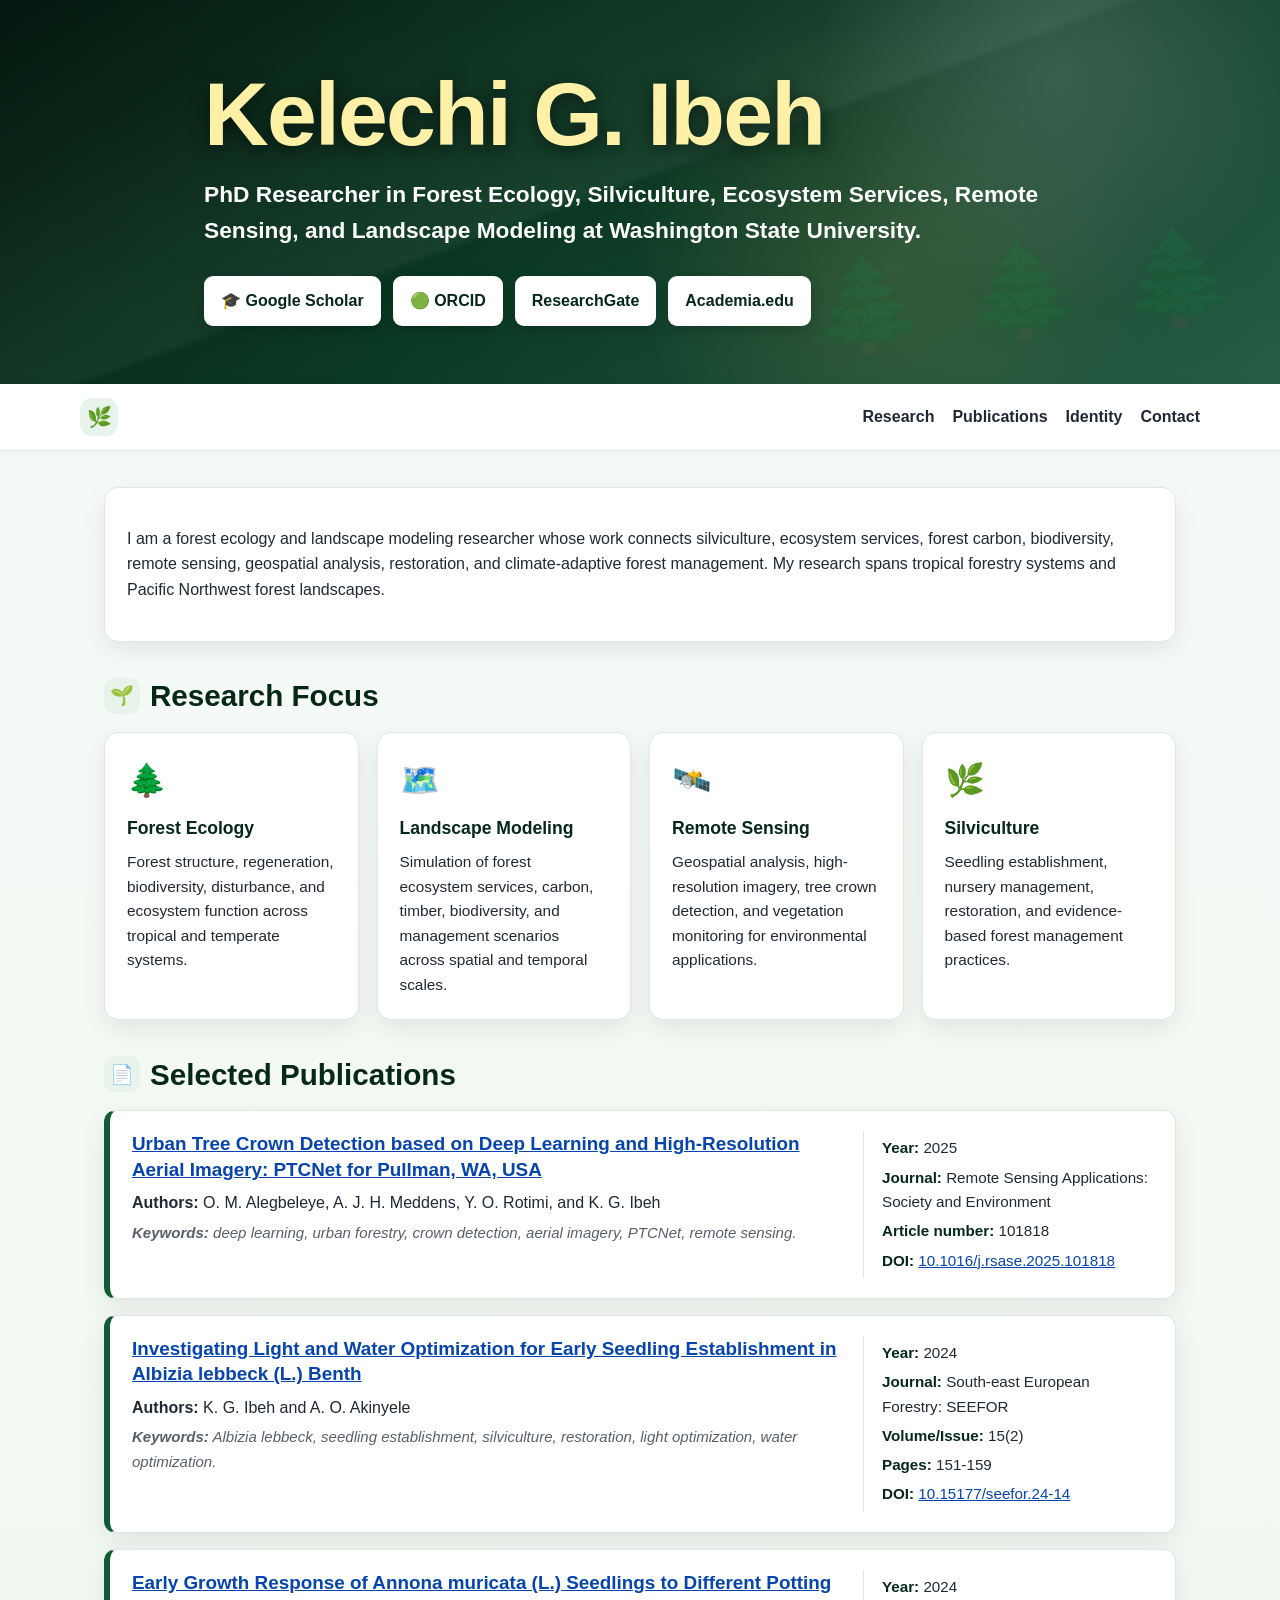
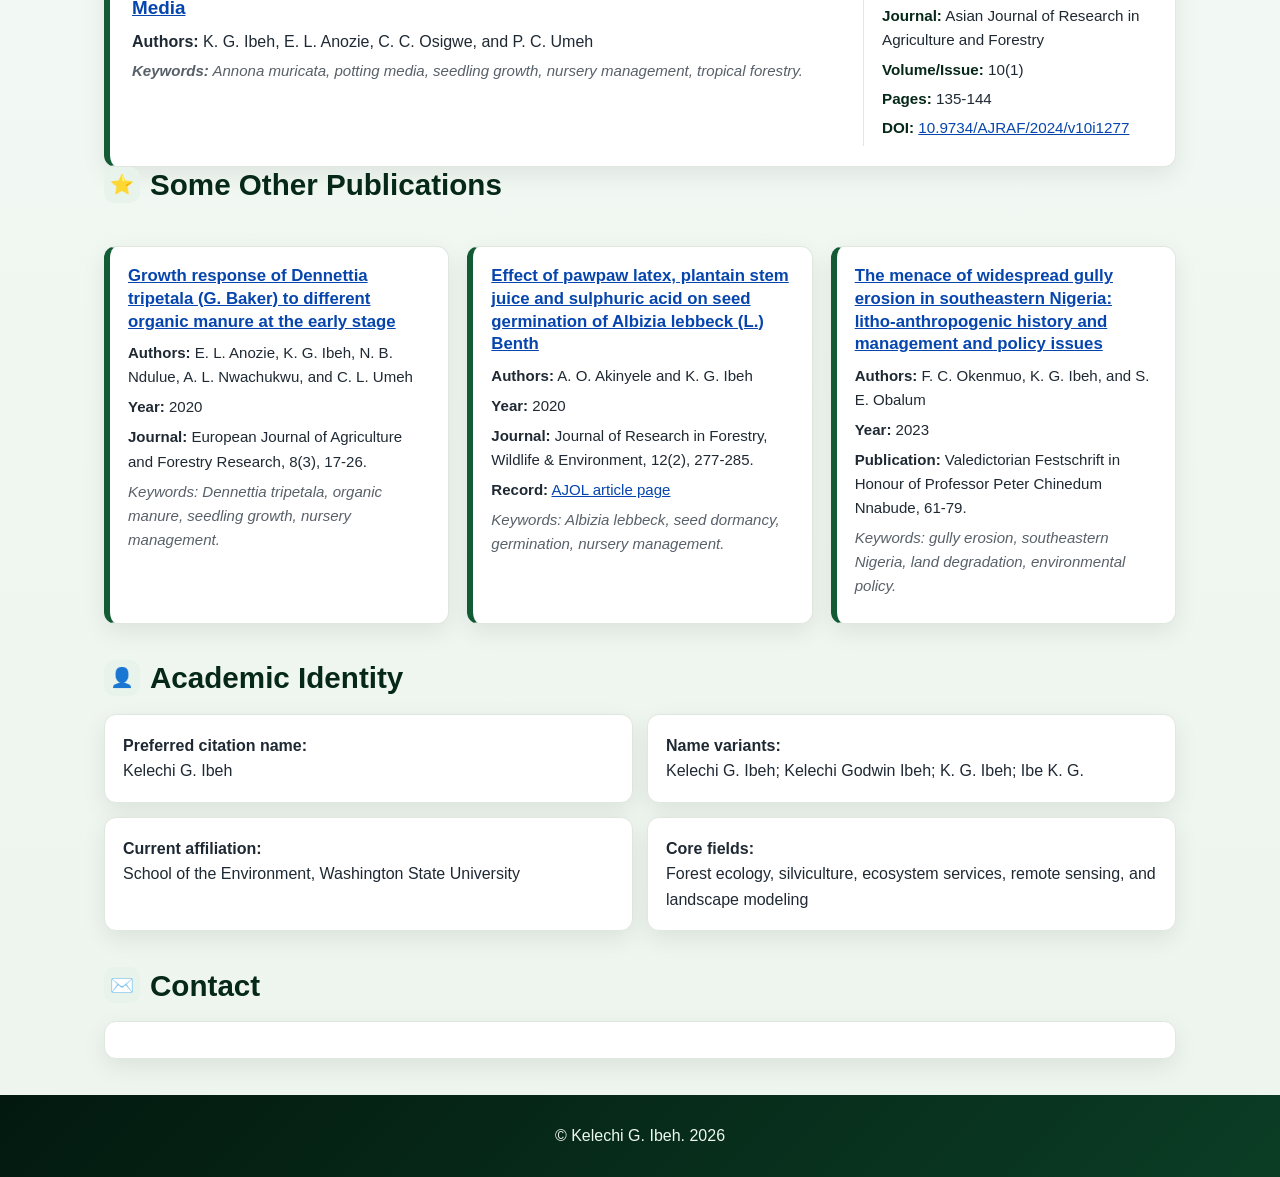
==== commit 71408982: "Update index.html" ====
--- a/index.html
+++ b/index.html
@@ -464,17 +464,12 @@
         Remote Sensing, and Landscape Modeling at Washington State University.
       </p>
 
-      <p class="summary">
-        My work examines forest ecosystem dynamics, biodiversity, forest carbon,
-        restoration, geospatial analysis, and climate-adaptive forest management
-        across tropical and temperate forest systems.
-      </p>
 
       <div class="button-row">
         <a class="button" href="https://scholar.google.com/citations?user=Mw1ifisAAAAJ&amp;hl=en">🎓 Google Scholar</a>
         <a class="button" href="https://orcid.org/0000-0002-8217-0518">🟢 ORCID</a>
-        <a class="button" href="https://www.researchgate.net/profile/Kelechi-Ibeh-2">RG ResearchGate</a>
-        <a class="button" href="https://coou.academia.edu/KelechiIbeh">A Academia.edu</a>
+        <a class="button" href="https://www.researchgate.net/profile/Kelechi-Ibeh-2"> ResearchGate</a>
+        <a class="button" href="https://coou.academia.edu/KelechiIbeh"> Academia.edu</a>
       </div>
     </div>
   </header>
@@ -483,13 +478,11 @@
     <div class="container nav-inner">
       <a class="brand-mark" href="https://kgibeh.github.io/">
         <span class="brand-icon">🌿</span>
-        <span>K. G. Ibeh</span>
       </a>
 
       <div class="nav-links">
         <a href="#research">Research</a>
         <a href="#publications">Publications</a>
-        <a href="#profiles">Profiles</a>
         <a href="#identity">Identity</a>
         <a href="#contact">Contact</a>
       </div>
@@ -552,7 +545,7 @@
     </section>
 
     <section id="publications">
-      <h2 class="section-title"><span class="section-icon">📄</span> Selected Current Research</h2>
+      <h2 class="section-title"><span class="section-icon">📄</span> Selected Publications</h2>
 
       <div class="publication-list">
 
@@ -620,8 +613,8 @@
 
       </div>
 
-      <h2 class="section-title"><span class="section-icon">⭐</span> Most-Cited Earlier Publications</h2>
-
+      <h2 class="section-title"><span class="section-icon">⭐</span> Some Other Publications</h2><br>
+        
       <div class="earlier-grid">
 
         <article class="mini-publication">
@@ -667,30 +660,9 @@
       </div>
     </section>
 
-    <section id="profiles">
-      <h2 class="section-title"><span class="section-icon">👤</span> Academic Profiles</h2>
-
-      <div class="profile-grid">
-        <div class="profile-card">
-          <a href="https://scholar.google.com/citations?user=Mw1ifisAAAAJ&amp;hl=en">🎓 Google Scholar</a>
-        </div>
-
-        <div class="profile-card">
-          <a href="https://orcid.org/0000-0002-8217-0518">🟢 ORCID</a>
-        </div>
-
-        <div class="profile-card">
-          <a href="https://www.researchgate.net/profile/Kelechi-Ibeh-2">RG ResearchGate</a>
-        </div>
-
-        <div class="profile-card">
-          <a href="https://coou.academia.edu/KelechiIbeh">A Academia.edu</a>
-        </div>
-      </div>
-    </section>
-
+    
     <section id="identity">
-      <h2 class="section-title"><span class="section-icon">🧾</span> Academic Identity</h2>
+      <h2 class="section-title"><span class="section-icon">👤 </span> Academic Identity</h2>
 
       <div class="identity-list">
         <div class="identity-item">
@@ -700,7 +672,7 @@
 
         <div class="identity-item">
           <strong>Name variants:</strong><br>
-          Kelechi Godwin Ibeh; K. G. Ibeh; Ibeh K. G.; Kelechi Ibeh; Ibe K. G.; K. G. Ibe; Ibeh Kelechi G.
+          Kelechi G. Ibeh; Kelechi Godwin Ibeh; K. G. Ibeh; Ibe K. G.
         </div>
 
         <div class="identity-item">
@@ -719,12 +691,7 @@
       <h2 class="section-title"><span class="section-icon">✉️</span> Contact</h2>
 
       <div class="contact-card">
-        <p>
-          <strong>Email:</strong> <a href="mailto:kgibeh@gmail.com">kgibeh@gmail.com</a><br>
-          School of the Environment, Washington State University<br>
-          Pullman, Washington, USA
-        </p>
-      </div>
+            </div>
     </section>
 
   </main>
@@ -732,8 +699,7 @@
   <footer>
     <div class="container">
       <p>
-        © Kelechi G. Ibeh. Forest ecology, silviculture, ecosystem services,
-        remote sensing, and landscape modeling.
+        © Kelechi G. Ibeh. 2026
       </p>
     </div>
   </footer>
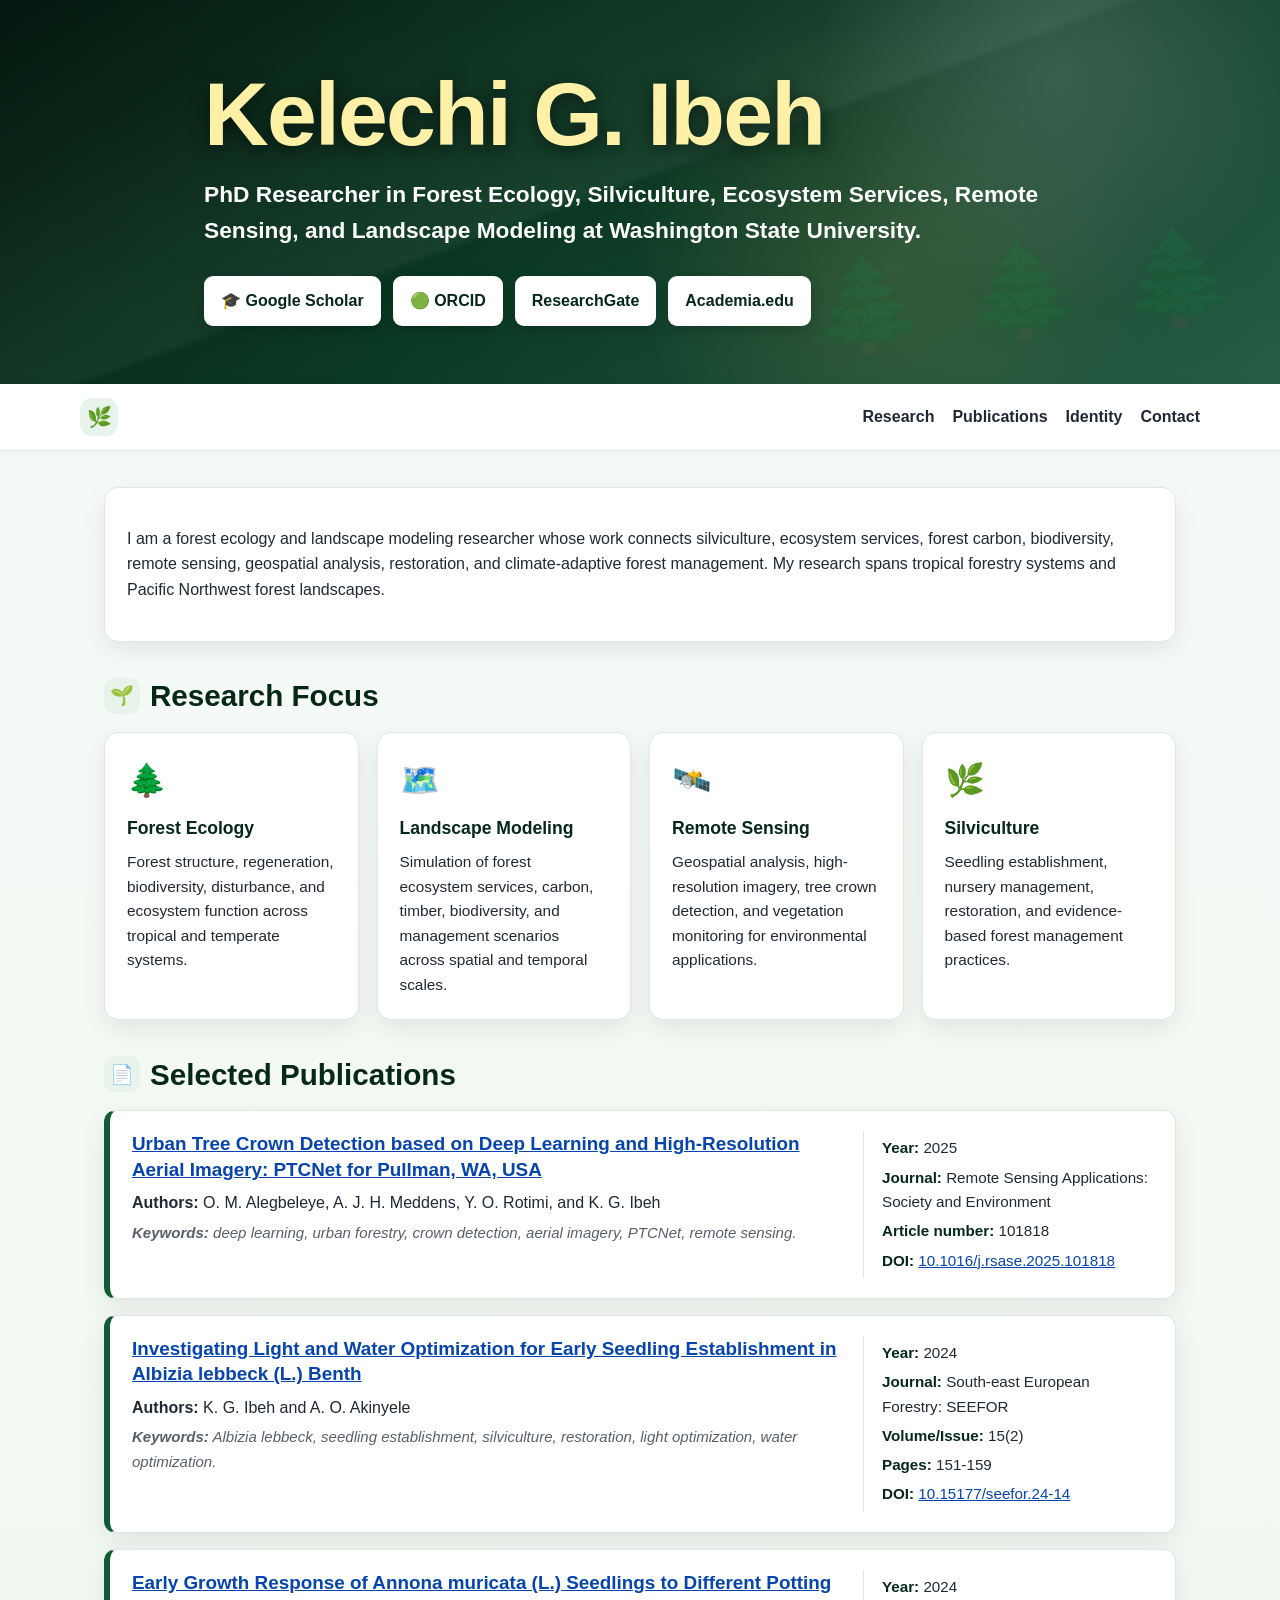
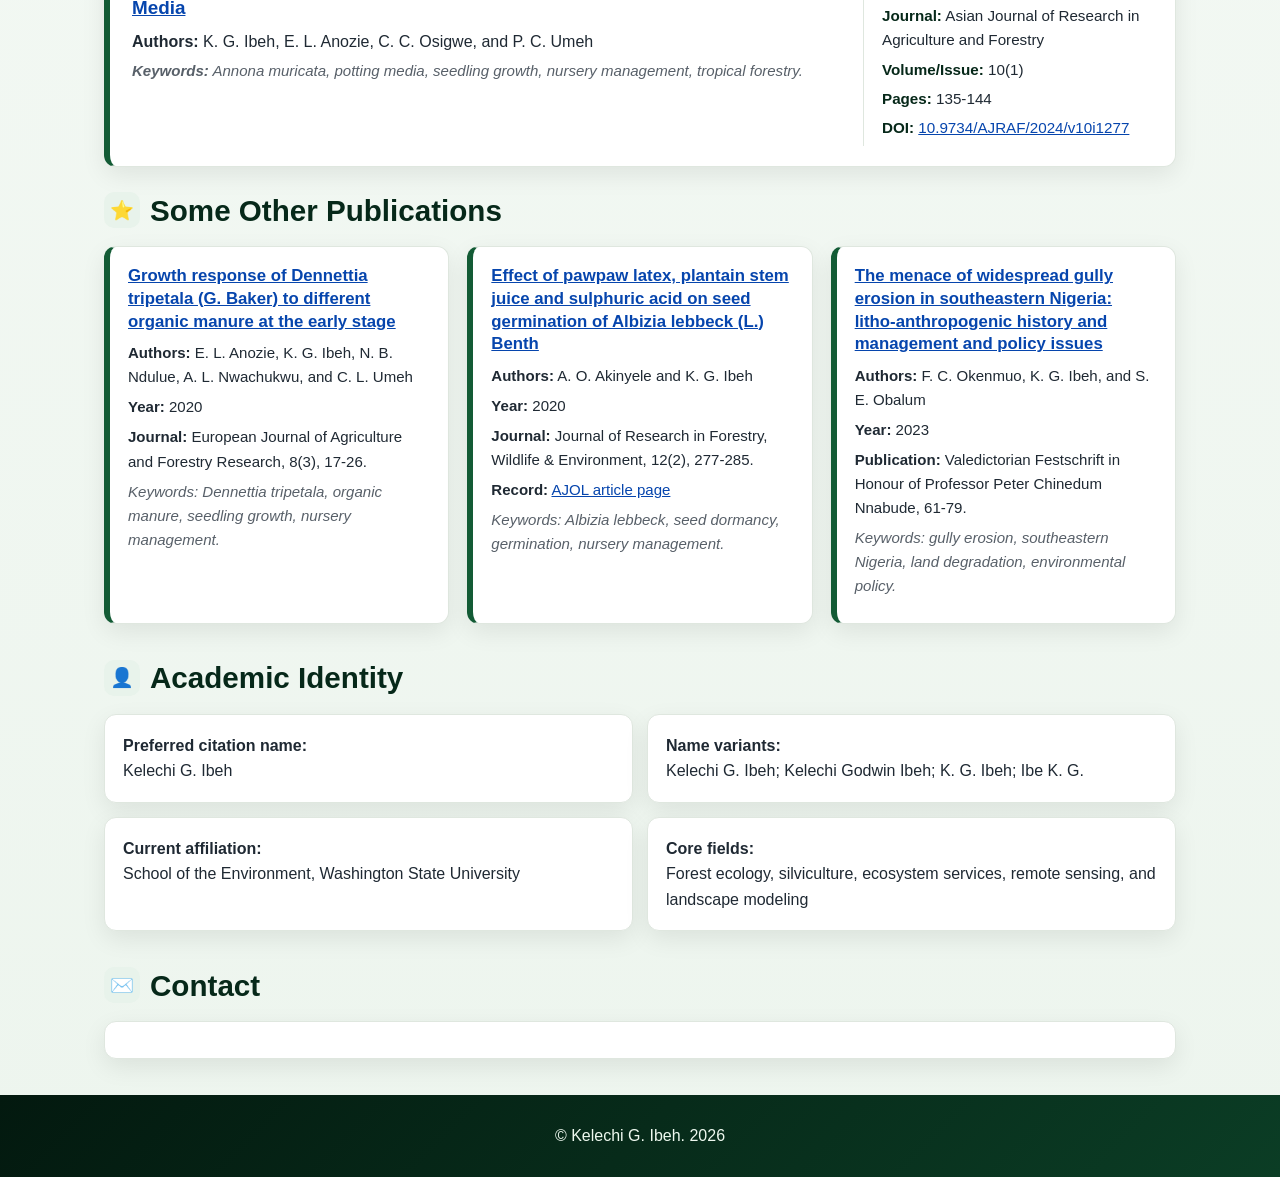
==== commit 0444c9cc: "Update index.html" ====
--- a/index.html
+++ b/index.html
@@ -611,9 +611,9 @@
           </div>
         </article>
 
-      </div>
-
-      <h2 class="section-title"><span class="section-icon">⭐</span> Some Other Publications</h2><br>
+      </div><br>
+
+      <h2 class="section-title"><span class="section-icon">⭐</span> Some Other Publications</h2>
         
       <div class="earlier-grid">
 
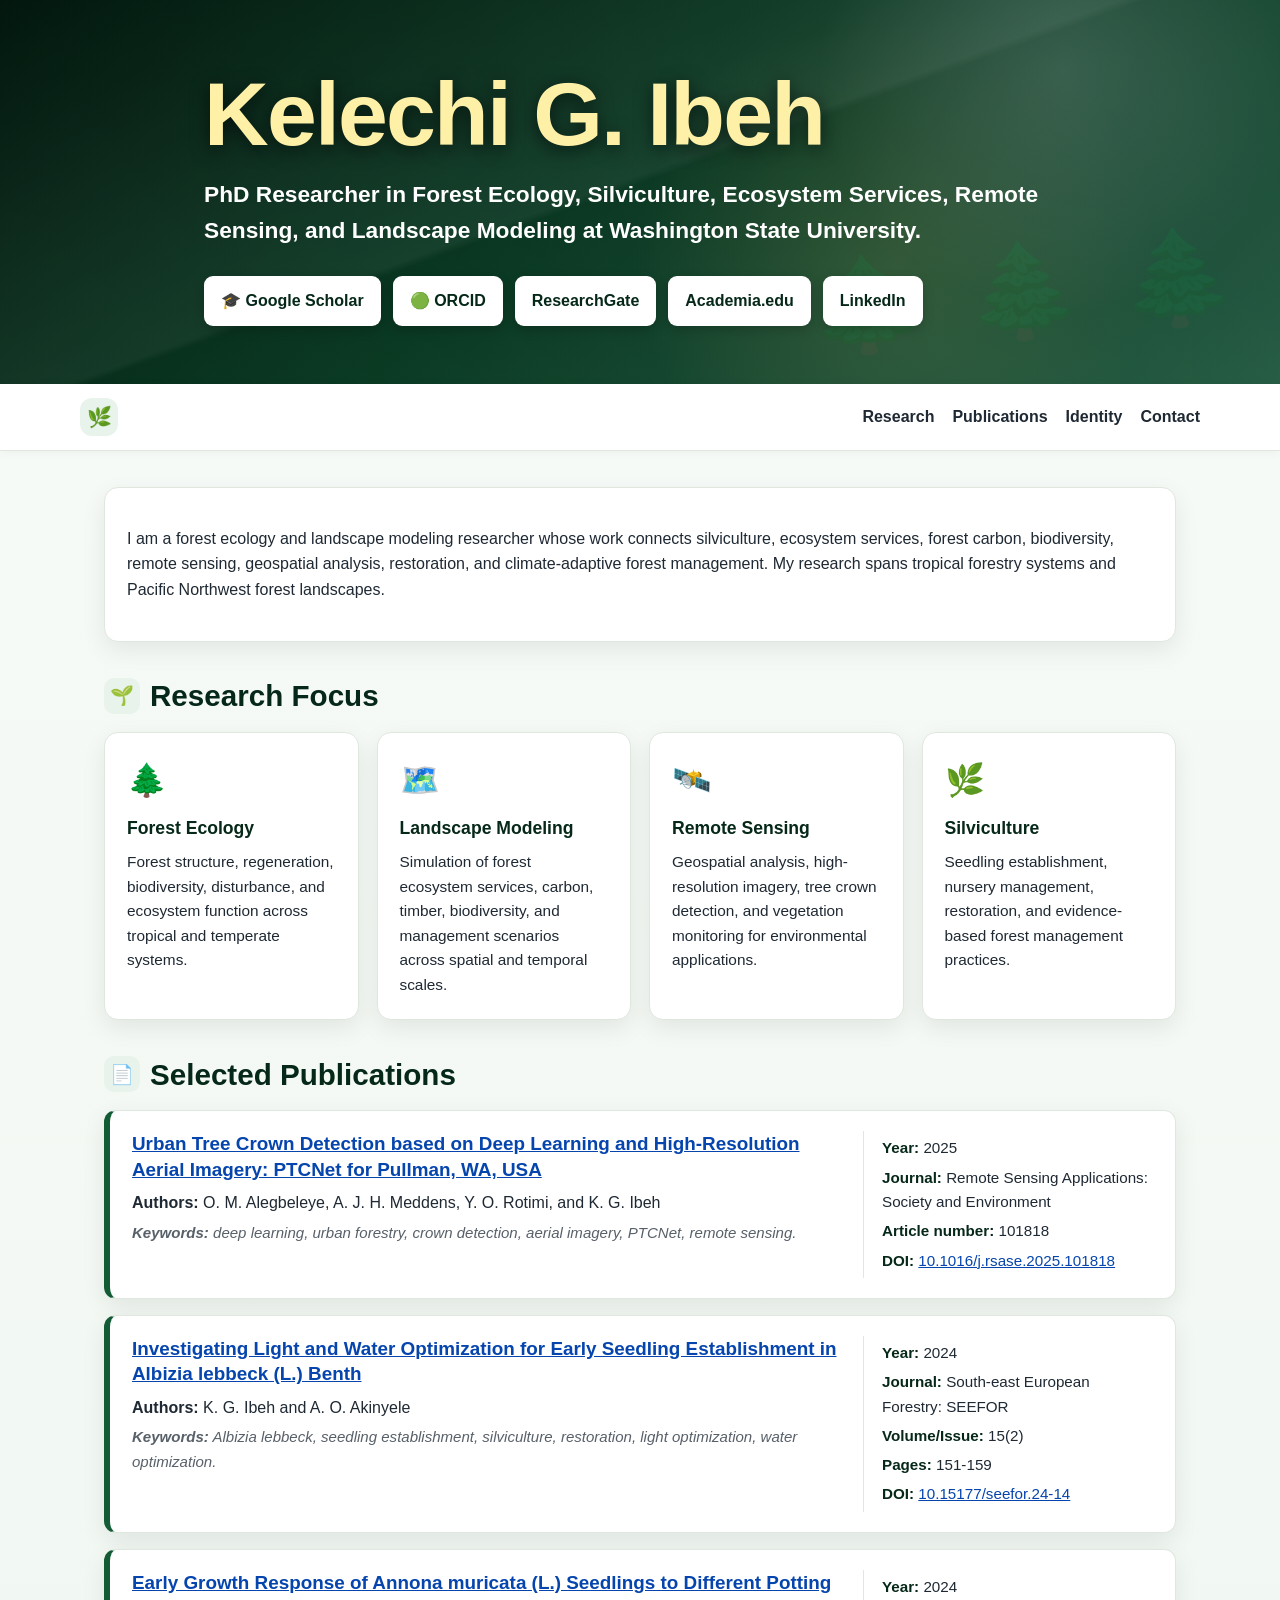
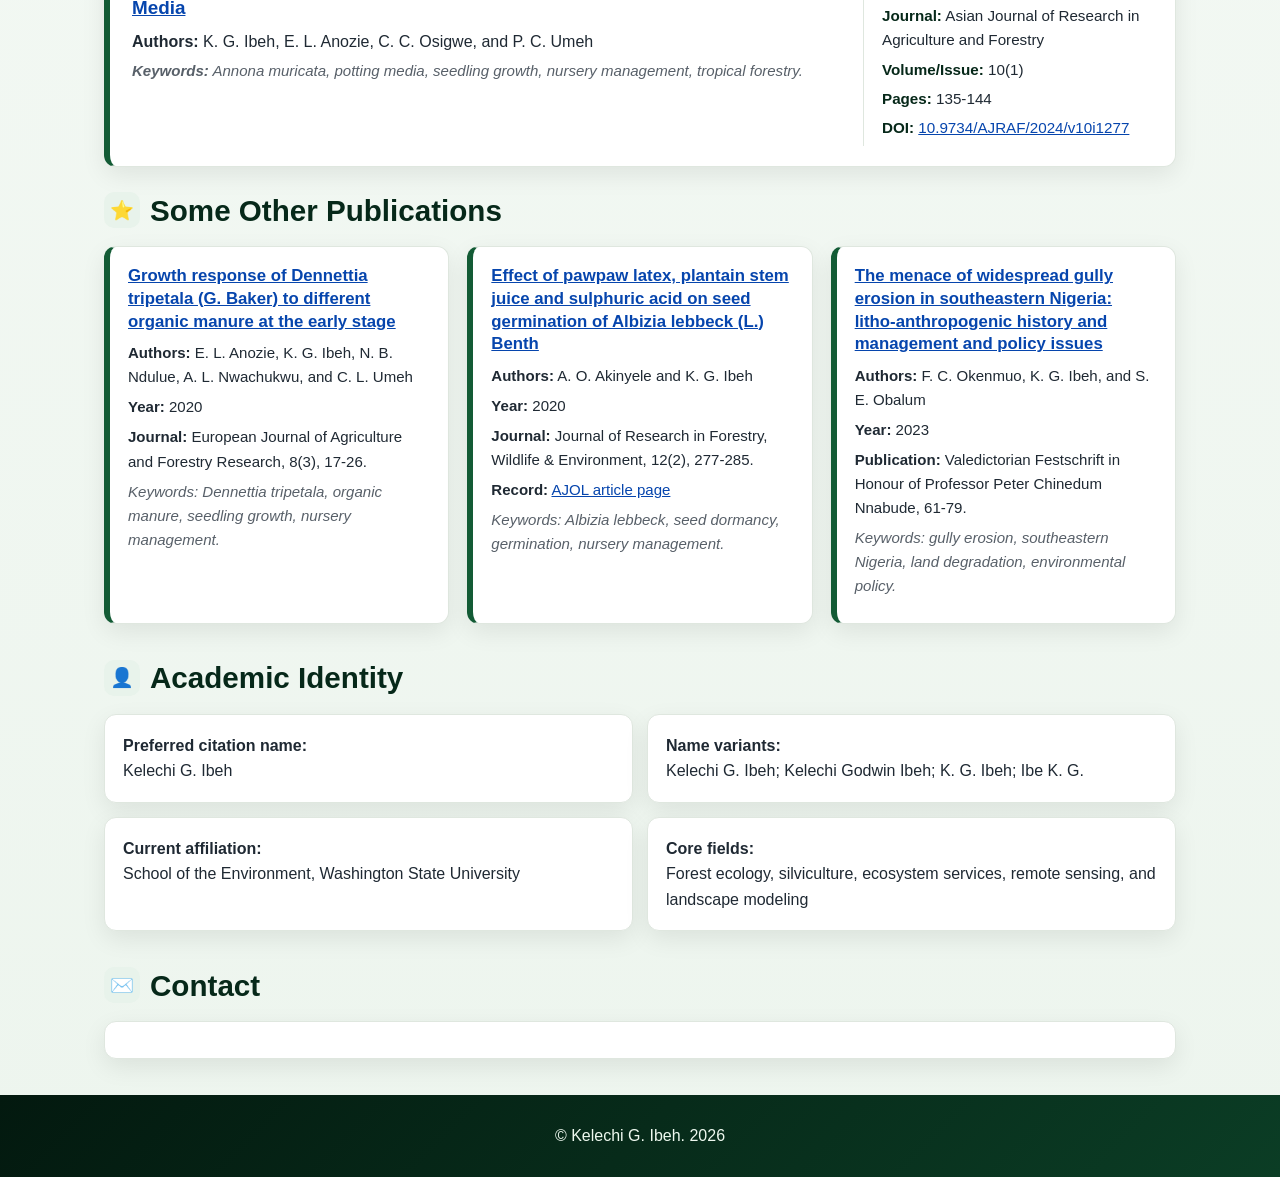
==== commit 0628df19: "Update index.html" ====
--- a/index.html
+++ b/index.html
@@ -470,6 +470,7 @@
         <a class="button" href="https://orcid.org/0000-0002-8217-0518">🟢 ORCID</a>
         <a class="button" href="https://www.researchgate.net/profile/Kelechi-Ibeh-2"> ResearchGate</a>
         <a class="button" href="https://coou.academia.edu/KelechiIbeh"> Academia.edu</a>
+        <a class="button" href="https://www.linkedin.com/in/kelechi-g-ibeh/"> LinkedIn</a>
       </div>
     </div>
   </header>
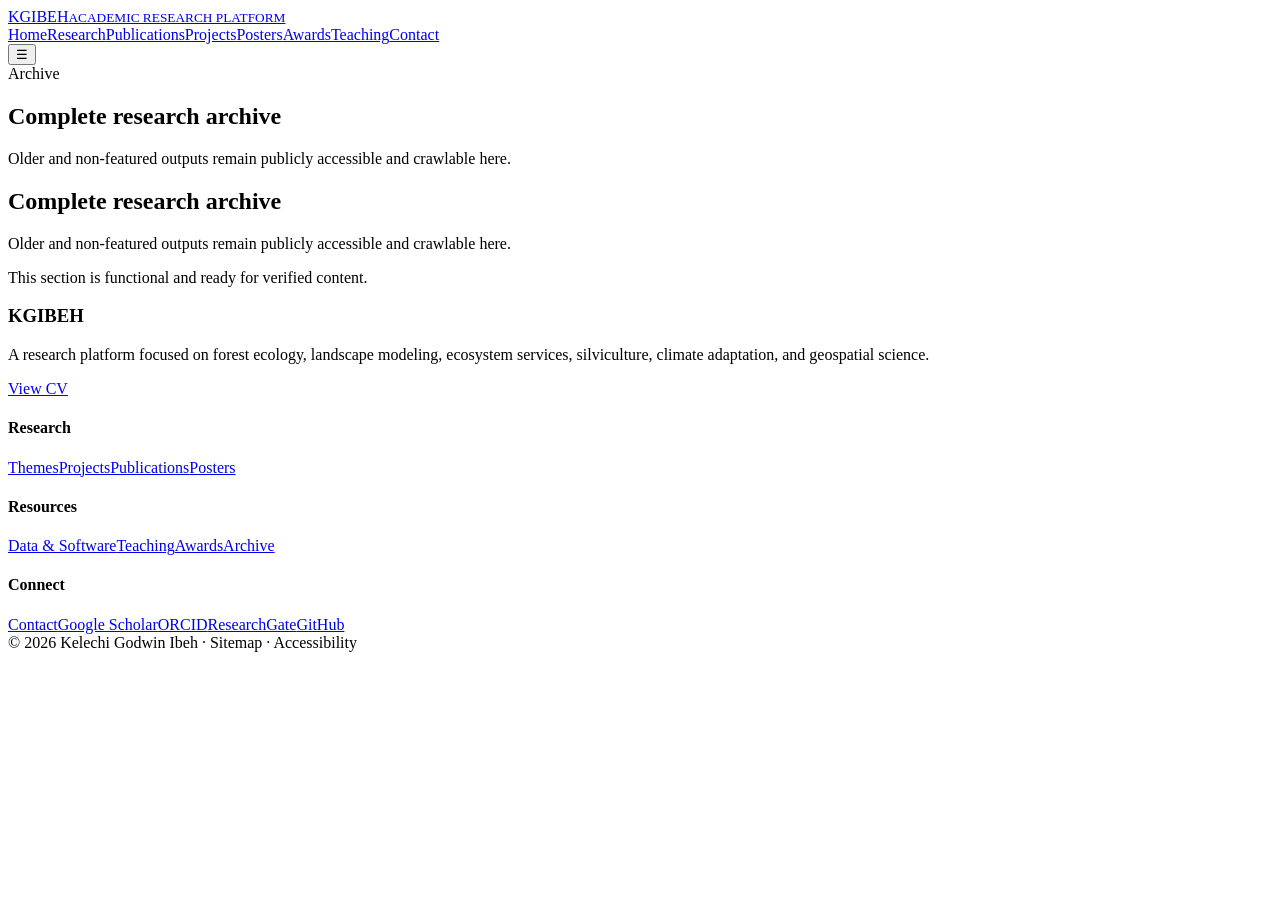
==== commit 0c246c2e: "Add files via upload" ====
--- a/index.html
+++ b/index.html
@@ -1,709 +1 @@
-<!DOCTYPE html>
-<html lang="en">
-<head>
-  <meta charset="UTF-8">
-
-  <!-- Google tag (gtag.js) -->
-  <script async src="https://www.googletagmanager.com/gtag/js?id=G-M5CB74HEC6"></script>
-  <script>
-    window.dataLayer = window.dataLayer || [];
-    function gtag(){dataLayer.push(arguments);}
-    gtag('js', new Date());
-
-    gtag('config', 'G-M5CB74HEC6');
-  </script>
-
-  <title>Kelechi G. Ibeh | Forest Ecology, Silviculture, Ecosystem Services and Landscape Modeling</title>
-
-  <meta name="description" content="Academic publications and research profile of Kelechi G. Ibeh, PhD researcher in forest ecology, silviculture, ecosystem services, forest carbon, remote sensing, geospatial analysis, and landscape modeling.">
-
-  <meta name="keywords" content="Kelechi G. Ibeh, Kelechi Godwin Ibeh, K. G. Ibeh, forest ecology, silviculture, forest landscape modeling, LANDIS-II, ecosystem services, forest carbon, biodiversity, timber production, climate adaptation, disturbance ecology, geospatial analysis, remote sensing, tropical forestry, forest restoration, Washington State University">
-
-  <meta name="robots" content="index, follow">
-
-  <link rel="canonical" href="https://kgibeh.github.io/">
-
-  <meta name="google-site-verification" content="UPVY4S8FeAgd-CZvIwSw1Y4HpJedhavO6XMuWTYaIRU" />
-
-  <style>
-    :root {
-      --forest-dark: #062819;
-      --forest-main: #135b35;
-      --forest-mid: #2d6a4f;
-      --forest-light: #e8f3eb;
-      --cream: #fffdf6;
-      --gold: #f7d774;
-      --soft-gold: #fff0a8;
-      --text: #1f2933;
-      --muted: #586069;
-      --line: #dfe7df;
-      --card: #ffffff;
-      --link: #0645ad;
-      --shadow: 0 8px 24px rgba(0, 0, 0, 0.08);
-    }
-
-    * {
-      box-sizing: border-box;
-    }
-
-    html {
-      scroll-behavior: smooth;
-    }
-
-    body {
-      margin: 0;
-      font-family: Arial, Helvetica, sans-serif;
-      background: linear-gradient(180deg, #f8fbf8 0%, #edf5ee 100%);
-      color: var(--text);
-      line-height: 1.6;
-    }
-
-    a {
-      color: var(--link);
-    }
-
-    a:hover {
-      color: #002f6c;
-    }
-
-    .container {
-      max-width: 1120px;
-      margin: 0 auto;
-      padding: 0 24px;
-    }
-
-    .hero {
-      background:
-        radial-gradient(circle at 83% 18%, rgba(255, 255, 255, 0.18), transparent 22%),
-        radial-gradient(circle at 70% 68%, rgba(247, 215, 116, 0.14), transparent 28%),
-        linear-gradient(135deg, #03190f 0%, #0b3d25 45%, #2d6a4f 100%);
-      color: white;
-      padding: 70px 0 58px;
-      position: relative;
-      overflow: hidden;
-    }
-
-    .hero::before {
-      content: "";
-      position: absolute;
-      inset: 0;
-      background:
-        linear-gradient(160deg, transparent 0%, rgba(255,255,255,0.06) 48%, transparent 49%),
-        linear-gradient(25deg, transparent 0%, rgba(0,0,0,0.16) 70%);
-      opacity: 0.9;
-      pointer-events: none;
-    }
-
-    .hero::after {
-      content: "🌲  🌲  🌲";
-      position: absolute;
-      right: 36px;
-      bottom: 20px;
-      color: rgba(255, 255, 255, 0.12);
-      font-size: 92px;
-      letter-spacing: 8px;
-      transform: rotate(-5deg);
-      pointer-events: none;
-    }
-
-    .hero-content {
-      position: relative;
-      z-index: 1;
-      max-width: 920px;
-    }
-
-    .hero h1 {
-      margin: 0 0 16px;
-      font-size: clamp(3rem, 7vw, 5.9rem);
-      line-height: 1;
-      color: var(--soft-gold);
-      letter-spacing: -1.8px;
-      text-shadow: 0 4px 18px rgba(0, 0, 0, 0.6);
-    }
-
-    .hero .subtitle {
-      font-size: clamp(1.05rem, 2.2vw, 1.42rem);
-      max-width: 870px;
-      margin: 0 0 14px;
-      color: #ffffff;
-      font-weight: 700;
-    }
-
-    .hero .summary {
-      font-size: 1.05rem;
-      max-width: 870px;
-      margin: 0;
-      color: #eef8ef;
-    }
-
-    .button-row {
-      display: flex;
-      flex-wrap: wrap;
-      gap: 12px;
-      margin-top: 28px;
-    }
-
-    .button {
-      display: inline-flex;
-      align-items: center;
-      gap: 8px;
-      background: #ffffff;
-      color: var(--forest-dark);
-      padding: 11px 16px;
-      border-radius: 9px;
-      font-weight: 700;
-      text-decoration: none;
-      border: 1px solid rgba(255, 255, 255, 0.85);
-      box-shadow: 0 4px 12px rgba(0, 0, 0, 0.18);
-    }
-
-    .button:hover {
-      color: var(--forest-dark);
-      background: var(--forest-light);
-      transform: translateY(-1px);
-    }
-
-    .topnav {
-      background: rgba(255, 255, 255, 0.97);
-      border-bottom: 1px solid var(--line);
-      position: sticky;
-      top: 0;
-      z-index: 20;
-      box-shadow: 0 2px 10px rgba(0, 0, 0, 0.04);
-    }
-
-    .nav-inner {
-      display: flex;
-      align-items: center;
-      justify-content: space-between;
-      gap: 16px;
-      padding: 14px 0;
-    }
-
-    .brand-mark {
-      display: inline-flex;
-      align-items: center;
-      gap: 10px;
-      font-weight: 800;
-      color: var(--forest-dark);
-      text-decoration: none;
-    }
-
-    .brand-icon {
-      width: 38px;
-      height: 38px;
-      border-radius: 12px;
-      display: grid;
-      place-items: center;
-      background: var(--forest-light);
-      color: var(--forest-main);
-      font-size: 1.25rem;
-    }
-
-    .nav-links {
-      display: flex;
-      flex-wrap: wrap;
-      gap: 18px;
-    }
-
-    .nav-links a {
-      color: var(--text);
-      text-decoration: none;
-      font-weight: 700;
-    }
-
-    .nav-links a:hover {
-      color: var(--forest-main);
-      text-decoration: underline;
-    }
-
-    main {
-      padding: 34px 0 54px;
-    }
-
-    section {
-      margin: 36px 0;
-    }
-
-    .section-title {
-      display: flex;
-      align-items: center;
-      gap: 10px;
-      color: var(--forest-dark);
-      margin: 0 0 18px;
-      font-size: 1.85rem;
-      line-height: 1.2;
-    }
-
-    .section-icon {
-      display: inline-grid;
-      place-items: center;
-      width: 36px;
-      height: 36px;
-      border-radius: 10px;
-      background: var(--forest-light);
-      color: var(--forest-main);
-      font-size: 1.2rem;
-    }
-
-    .intro-card {
-      background: var(--card);
-      padding: 22px;
-      border-radius: 14px;
-      border: 1px solid var(--line);
-      box-shadow: var(--shadow);
-    }
-
-    .research-grid {
-      display: grid;
-      grid-template-columns: repeat(4, 1fr);
-      gap: 18px;
-    }
-
-    .research-card {
-      background: var(--card);
-      border: 1px solid var(--line);
-      border-radius: 14px;
-      padding: 22px;
-      box-shadow: var(--shadow);
-    }
-
-    .research-card .icon {
-      font-size: 2rem;
-      color: var(--forest-main);
-      margin-bottom: 8px;
-    }
-
-    .research-card h3 {
-      margin: 0 0 8px;
-      color: var(--forest-dark);
-      font-size: 1.1rem;
-    }
-
-    .research-card p {
-      margin: 0;
-      color: var(--text);
-      font-size: 0.96rem;
-    }
-
-    .publication-list {
-      display: grid;
-      gap: 16px;
-    }
-
-    .publication {
-      background: var(--card);
-      border: 1px solid var(--line);
-      border-left: 6px solid var(--forest-main);
-      border-radius: 12px;
-      padding: 20px 22px;
-      display: grid;
-      grid-template-columns: minmax(0, 1fr) 290px;
-      gap: 18px;
-      box-shadow: var(--shadow);
-    }
-
-    .publication h3 {
-      margin: 0 0 8px;
-      line-height: 1.35;
-      font-size: 1.18rem;
-    }
-
-    .publication p {
-      margin: 5px 0;
-    }
-
-    .publication-meta {
-      border-left: 1px solid var(--line);
-      padding-left: 18px;
-      font-size: 0.95rem;
-    }
-
-    .publication-meta strong {
-      color: var(--forest-dark);
-    }
-
-    .keywords {
-      color: var(--muted);
-      font-size: 0.94rem;
-      font-style: italic;
-    }
-
-    .earlier-grid {
-      display: grid;
-      grid-template-columns: repeat(3, 1fr);
-      gap: 18px;
-    }
-
-    .mini-publication {
-      background: var(--card);
-      border: 1px solid var(--line);
-      border-left: 6px solid var(--forest-main);
-      border-radius: 12px;
-      padding: 18px;
-      box-shadow: var(--shadow);
-    }
-
-    .mini-publication h3 {
-      margin: 0 0 8px;
-      font-size: 1.05rem;
-      line-height: 1.35;
-    }
-
-    .mini-publication p {
-      margin: 6px 0;
-      font-size: 0.94rem;
-    }
-
-    .profile-grid {
-      display: grid;
-      grid-template-columns: repeat(4, 1fr);
-      gap: 16px;
-    }
-
-    .profile-card {
-      background: var(--card);
-      border: 1px solid var(--line);
-      border-radius: 12px;
-      padding: 16px;
-      text-align: center;
-      box-shadow: var(--shadow);
-    }
-
-    .profile-card a {
-      text-decoration: none;
-      font-weight: 800;
-      color: var(--link);
-    }
-
-    .identity-list {
-      display: grid;
-      grid-template-columns: repeat(2, minmax(0, 1fr));
-      gap: 14px;
-      margin-top: 12px;
-    }
-
-    .identity-item,
-    .contact-card {
-      background: var(--card);
-      border: 1px solid var(--line);
-      border-radius: 12px;
-      padding: 18px;
-      box-shadow: var(--shadow);
-    }
-
-    footer {
-      background: linear-gradient(135deg, #03190f 0%, #0b3d25 100%);
-      color: #ffffff;
-      padding: 28px 0;
-      text-align: center;
-    }
-
-    footer p {
-      margin: 0;
-      color: #eef8ef;
-    }
-
-    @media (max-width: 900px) {
-      .research-grid,
-      .profile-grid {
-        grid-template-columns: repeat(2, 1fr);
-      }
-
-      .publication {
-        grid-template-columns: 1fr;
-      }
-
-      .publication-meta {
-        border-left: none;
-        border-top: 1px solid var(--line);
-        padding-left: 0;
-        padding-top: 12px;
-      }
-
-      .earlier-grid {
-        grid-template-columns: 1fr;
-      }
-    }
-
-    @media (max-width: 600px) {
-      .container {
-        padding: 0 16px;
-      }
-
-      .hero {
-        padding: 48px 0 42px;
-      }
-
-      .research-grid,
-      .profile-grid,
-      .identity-list {
-        grid-template-columns: 1fr;
-      }
-
-      .nav-inner {
-        align-items: flex-start;
-        flex-direction: column;
-      }
-
-      .nav-links {
-        gap: 12px;
-      }
-    }
-  </style>
-</head>
-
-<body>
-
-  <header class="hero">
-    <div class="container hero-content">
-      <h1>Kelechi G. Ibeh</h1>
-
-      <p class="subtitle">
-        PhD Researcher in Forest Ecology, Silviculture, Ecosystem Services,
-        Remote Sensing, and Landscape Modeling at Washington State University.
-      </p>
-
-
-      <div class="button-row">
-        <a class="button" href="https://scholar.google.com/citations?user=Mw1ifisAAAAJ&amp;hl=en">🎓 Google Scholar</a>
-        <a class="button" href="https://orcid.org/0000-0002-8217-0518">🟢 ORCID</a>
-        <a class="button" href="https://www.researchgate.net/profile/Kelechi-Ibeh-2"> ResearchGate</a>
-        <a class="button" href="https://coou.academia.edu/KelechiIbeh"> Academia.edu</a>
-        <a class="button" href="https://www.linkedin.com/in/kelechi-g-ibeh/"> LinkedIn</a>
-      </div>
-    </div>
-  </header>
-
-  <nav class="topnav">
-    <div class="container nav-inner">
-      <a class="brand-mark" href="https://kgibeh.github.io/">
-        <span class="brand-icon">🌿</span>
-      </a>
-
-      <div class="nav-links">
-        <a href="#research">Research</a>
-        <a href="#publications">Publications</a>
-        <a href="#identity">Identity</a>
-        <a href="#contact">Contact</a>
-      </div>
-    </div>
-  </nav>
-
-  <main class="container">
-
-    <section id="about">
-      <div class="intro-card">
-        <p>
-          I am a forest ecology and landscape modeling researcher whose work connects
-          silviculture, ecosystem services, forest carbon, biodiversity, remote sensing,
-          geospatial analysis, restoration, and climate-adaptive forest management.
-          My research spans tropical forestry systems and Pacific Northwest forest landscapes.
-        </p>
-      </div>
-    </section>
-
-    <section id="research">
-      <h2 class="section-title"><span class="section-icon">🌱</span> Research Focus</h2>
-
-      <div class="research-grid">
-        <div class="research-card">
-          <div class="icon">🌲</div>
-          <h3>Forest Ecology</h3>
-          <p>
-            Forest structure, regeneration, biodiversity, disturbance, and ecosystem
-            function across tropical and temperate systems.
-          </p>
-        </div>
-
-        <div class="research-card">
-          <div class="icon">🗺️</div>
-          <h3>Landscape Modeling</h3>
-          <p>
-            Simulation of forest ecosystem services, carbon, timber, biodiversity,
-            and management scenarios across spatial and temporal scales.
-          </p>
-        </div>
-
-        <div class="research-card">
-          <div class="icon">🛰️</div>
-          <h3>Remote Sensing</h3>
-          <p>
-            Geospatial analysis, high-resolution imagery, tree crown detection,
-            and vegetation monitoring for environmental applications.
-          </p>
-        </div>
-
-        <div class="research-card">
-          <div class="icon">🌿</div>
-          <h3>Silviculture</h3>
-          <p>
-            Seedling establishment, nursery management, restoration, and evidence-based
-            forest management practices.
-          </p>
-        </div>
-      </div>
-    </section>
-
-    <section id="publications">
-      <h2 class="section-title"><span class="section-icon">📄</span> Selected Publications</h2>
-
-      <div class="publication-list">
-
-        <article class="publication">
-          <div>
-            <h3>
-              <a href="papers/urban-tree-crown-detection-2025/">
-                Urban Tree Crown Detection based on Deep Learning and High-Resolution
-                Aerial Imagery: PTCNet for Pullman, WA, USA
-              </a>
-            </h3>
-            <p><strong>Authors:</strong> O. M. Alegbeleye, A. J. H. Meddens, Y. O. Rotimi, and K. G. Ibeh</p>
-            <p class="keywords"><strong>Keywords:</strong> deep learning, urban forestry, crown detection, aerial imagery, PTCNet, remote sensing.</p>
-          </div>
-
-          <div class="publication-meta">
-            <p><strong>Year:</strong> 2025</p>
-            <p><strong>Journal:</strong> Remote Sensing Applications: Society and Environment</p>
-            <p><strong>Article number:</strong> 101818</p>
-            <p><strong>DOI:</strong> <a href="https://doi.org/10.1016/j.rsase.2025.101818">10.1016/j.rsase.2025.101818</a></p>
-          </div>
-        </article>
-
-        <article class="publication">
-          <div>
-            <h3>
-              <a href="papers/albizia-light-water-2024/">
-                Investigating Light and Water Optimization for Early Seedling
-                Establishment in Albizia lebbeck (L.) Benth
-              </a>
-            </h3>
-            <p><strong>Authors:</strong> K. G. Ibeh and A. O. Akinyele</p>
-            <p class="keywords"><strong>Keywords:</strong> Albizia lebbeck, seedling establishment, silviculture, restoration, light optimization, water optimization.</p>
-          </div>
-
-          <div class="publication-meta">
-            <p><strong>Year:</strong> 2024</p>
-            <p><strong>Journal:</strong> South-east European Forestry: SEEFOR</p>
-            <p><strong>Volume/Issue:</strong> 15(2)</p>
-            <p><strong>Pages:</strong> 151-159</p>
-            <p><strong>DOI:</strong> <a href="https://doi.org/10.15177/seefor.24-14">10.15177/seefor.24-14</a></p>
-          </div>
-        </article>
-
-        <article class="publication">
-          <div>
-            <h3>
-              <a href="papers/annona-muricata-potting-media-2024/">
-                Early Growth Response of Annona muricata (L.) Seedlings to Different
-                Potting Media
-              </a>
-            </h3>
-            <p><strong>Authors:</strong> K. G. Ibeh, E. L. Anozie, C. C. Osigwe, and P. C. Umeh</p>
-            <p class="keywords"><strong>Keywords:</strong> Annona muricata, potting media, seedling growth, nursery management, tropical forestry.</p>
-          </div>
-
-          <div class="publication-meta">
-            <p><strong>Year:</strong> 2024</p>
-            <p><strong>Journal:</strong> Asian Journal of Research in Agriculture and Forestry</p>
-            <p><strong>Volume/Issue:</strong> 10(1)</p>
-            <p><strong>Pages:</strong> 135-144</p>
-            <p><strong>DOI:</strong> <a href="https://doi.org/10.9734/AJRAF/2024/v10i1277">10.9734/AJRAF/2024/v10i1277</a></p>
-          </div>
-        </article>
-
-      </div><br>
-
-      <h2 class="section-title"><span class="section-icon">⭐</span> Some Other Publications</h2>
-        
-      <div class="earlier-grid">
-
-        <article class="mini-publication">
-          <h3>
-            <a href="papers/dennettia-organic-manure-2020/">
-              Growth response of Dennettia tripetala (G. Baker) to different organic
-              manure at the early stage
-            </a>
-          </h3>
-          <p><strong>Authors:</strong> E. L. Anozie, K. G. Ibeh, N. B. Ndulue, A. L. Nwachukwu, and C. L. Umeh</p>
-          <p><strong>Year:</strong> 2020</p>
-          <p><strong>Journal:</strong> European Journal of Agriculture and Forestry Research, 8(3), 17-26.</p>
-          <p class="keywords">Keywords: Dennettia tripetala, organic manure, seedling growth, nursery management.</p>
-        </article>
-
-        <article class="mini-publication">
-          <h3>
-            <a href="papers/albizia-seed-germination-2020/">
-              Effect of pawpaw latex, plantain stem juice and sulphuric acid on seed
-              germination of Albizia lebbeck (L.) Benth
-            </a>
-          </h3>
-          <p><strong>Authors:</strong> A. O. Akinyele and K. G. Ibeh</p>
-          <p><strong>Year:</strong> 2020</p>
-          <p><strong>Journal:</strong> Journal of Research in Forestry, Wildlife &amp; Environment, 12(2), 277-285.</p>
-          <p><strong>Record:</strong> <a href="https://www.ajol.info/index.php/jrfwe/article/view/198393">AJOL article page</a></p>
-          <p class="keywords">Keywords: Albizia lebbeck, seed dormancy, germination, nursery management.</p>
-        </article>
-
-        <article class="mini-publication">
-          <h3>
-            <a href="papers/gully-erosion-southeastern-nigeria-2023/">
-              The menace of widespread gully erosion in southeastern Nigeria:
-              litho-anthropogenic history and management and policy issues
-            </a>
-          </h3>
-          <p><strong>Authors:</strong> F. C. Okenmuo, K. G. Ibeh, and S. E. Obalum</p>
-          <p><strong>Year:</strong> 2023</p>
-          <p><strong>Publication:</strong> Valedictorian Festschrift in Honour of Professor Peter Chinedum Nnabude, 61-79.</p>
-          <p class="keywords">Keywords: gully erosion, southeastern Nigeria, land degradation, environmental policy.</p>
-        </article>
-
-      </div>
-    </section>
-
-    
-    <section id="identity">
-      <h2 class="section-title"><span class="section-icon">👤 </span> Academic Identity</h2>
-
-      <div class="identity-list">
-        <div class="identity-item">
-          <strong>Preferred citation name:</strong><br>
-          Kelechi G. Ibeh
-        </div>
-
-        <div class="identity-item">
-          <strong>Name variants:</strong><br>
-          Kelechi G. Ibeh; Kelechi Godwin Ibeh; K. G. Ibeh; Ibe K. G.
-        </div>
-
-        <div class="identity-item">
-          <strong>Current affiliation:</strong><br>
-          School of the Environment, Washington State University
-        </div>
-
-        <div class="identity-item">
-          <strong>Core fields:</strong><br>
-          Forest ecology, silviculture, ecosystem services, remote sensing, and landscape modeling
-        </div>
-      </div>
-    </section>
-
-    <section id="contact">
-      <h2 class="section-title"><span class="section-icon">✉️</span> Contact</h2>
-
-      <div class="contact-card">
-            </div>
-    </section>
-
-  </main>
-
-  <footer>
-    <div class="container">
-      <p>
-        © Kelechi G. Ibeh. 2026
-      </p>
-    </div>
-  </footer>
-
-</body>
-</html>
+<!doctype html><html lang="en"><head><meta charset="utf-8"><meta name="viewport" content="width=device-width,initial-scale=1"><title>Archive | KGIBEH</title><meta name="description" content="Academic research platform"><link rel="stylesheet" href="assets/css/style.css"></head><body><header class="site-header"><div class="container nav"><a class="brand" href="index.html">KGIBEH<small>ACADEMIC RESEARCH PLATFORM</small></a><nav class="navlinks"><a href="index.html">Home</a><a href="research.html">Research</a><a href="publications.html">Publications</a><a href="projects.html">Projects</a><a href="posters.html">Posters</a><a href="awards.html">Awards</a><a href="teaching.html">Teaching</a><a href="contact.html">Contact</a></nav><button class="menu" aria-label="Menu">☰</button></div></header><main><section class="page-hero"><div class="container"><div class="eyebrow">Archive</div><h1>Complete research archive</h1><p class="hero-copy">Older and non-featured outputs remain publicly accessible and crawlable here.</p></div></section><section><div class="container"><article class="card"><h2>Complete research archive</h2><p>Older and non-featured outputs remain publicly accessible and crawlable here.</p><p class="meta">This section is functional and ready for verified content.</p></article></div></section></main><footer class="footer"><div class="container"><div class="footer-grid"><div><h3>KGIBEH</h3><p>A research platform focused on forest ecology, landscape modeling, ecosystem services, silviculture, climate adaptation, and geospatial science.</p><a class="btn ghost" href="cv.html">View CV</a></div><div><h4>Research</h4><a href="research.html">Themes</a><a href="projects.html">Projects</a><a href="publications.html">Publications</a><a href="posters.html">Posters</a></div><div><h4>Resources</h4><a href="data-software.html">Data & Software</a><a href="teaching.html">Teaching</a><a href="awards.html">Awards</a><a href="archive.html">Archive</a></div><div><h4>Connect</h4><a href="contact.html">Contact</a><a href="#">Google Scholar</a><a href="#">ORCID</a><a href="#">ResearchGate</a><a href="#">GitHub</a></div></div><div class="footer-bottom">© 2026 Kelechi Godwin Ibeh · Sitemap · Accessibility</div></div></footer><script src="assets/js/site.js"></script></body></html>
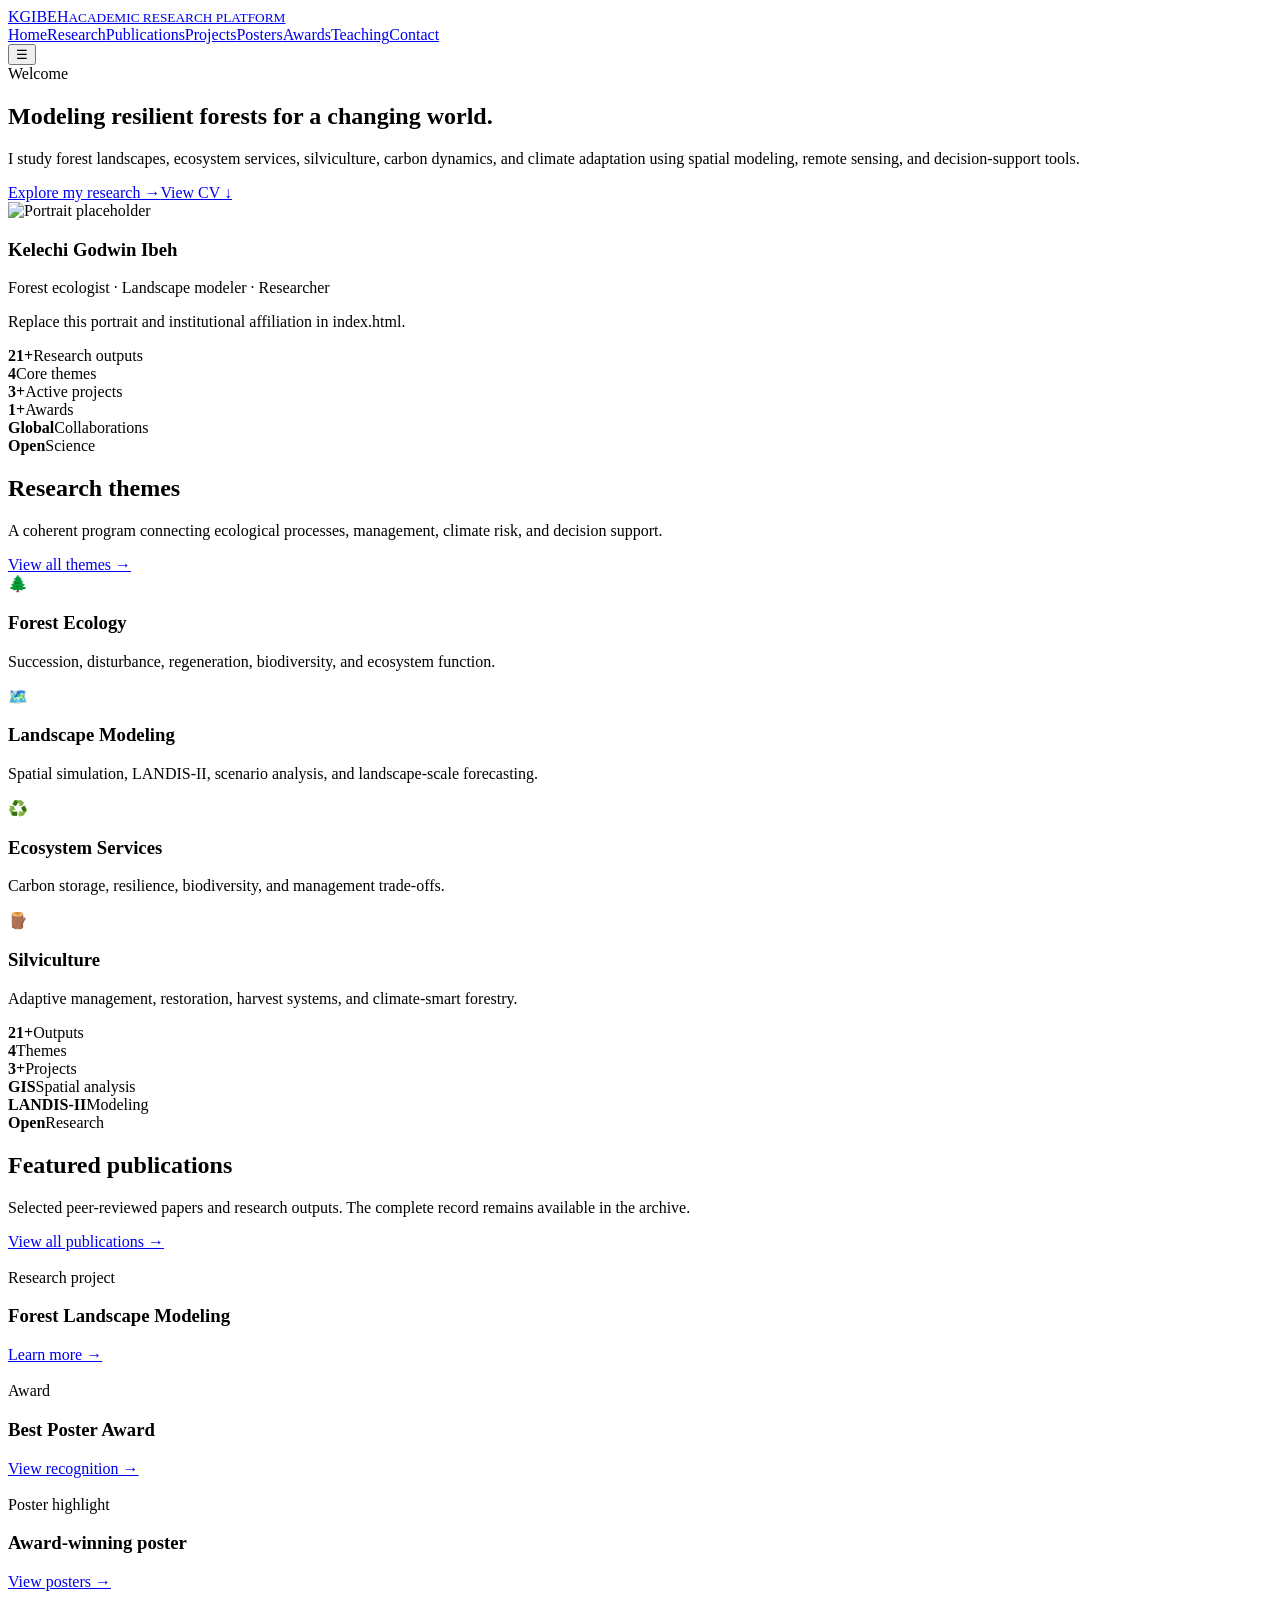
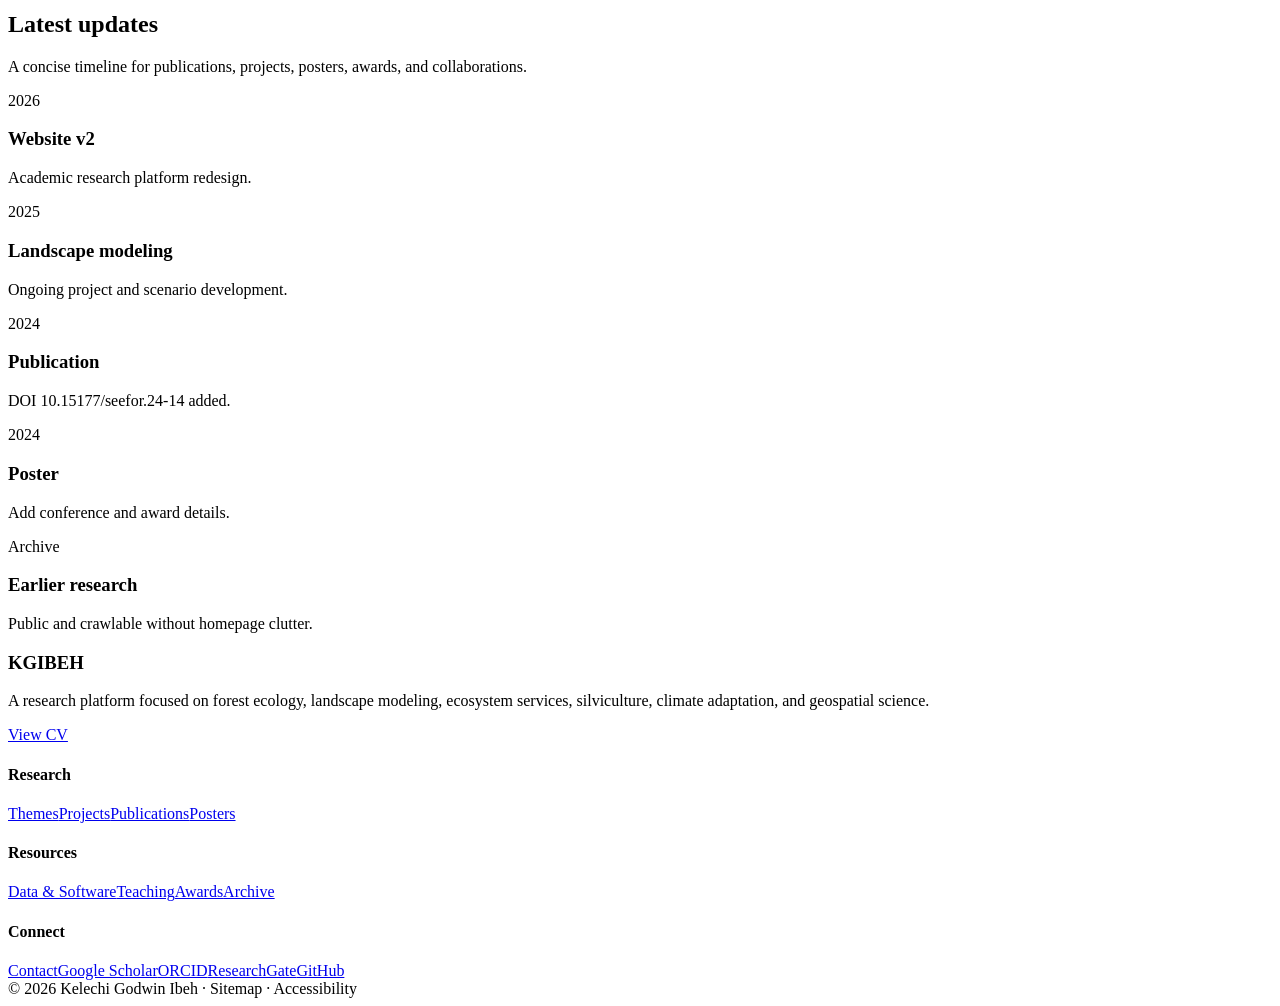
==== commit 116f3ce5: "Add files via upload" ====
--- a/index.html
+++ b/index.html
@@ -1 +1 @@
-<!doctype html><html lang="en"><head><meta charset="utf-8"><meta name="viewport" content="width=device-width,initial-scale=1"><title>Archive | KGIBEH</title><meta name="description" content="Academic research platform"><link rel="stylesheet" href="assets/css/style.css"></head><body><header class="site-header"><div class="container nav"><a class="brand" href="index.html">KGIBEH<small>ACADEMIC RESEARCH PLATFORM</small></a><nav class="navlinks"><a href="index.html">Home</a><a href="research.html">Research</a><a href="publications.html">Publications</a><a href="projects.html">Projects</a><a href="posters.html">Posters</a><a href="awards.html">Awards</a><a href="teaching.html">Teaching</a><a href="contact.html">Contact</a></nav><button class="menu" aria-label="Menu">☰</button></div></header><main><section class="page-hero"><div class="container"><div class="eyebrow">Archive</div><h1>Complete research archive</h1><p class="hero-copy">Older and non-featured outputs remain publicly accessible and crawlable here.</p></div></section><section><div class="container"><article class="card"><h2>Complete research archive</h2><p>Older and non-featured outputs remain publicly accessible and crawlable here.</p><p class="meta">This section is functional and ready for verified content.</p></article></div></section></main><footer class="footer"><div class="container"><div class="footer-grid"><div><h3>KGIBEH</h3><p>A research platform focused on forest ecology, landscape modeling, ecosystem services, silviculture, climate adaptation, and geospatial science.</p><a class="btn ghost" href="cv.html">View CV</a></div><div><h4>Research</h4><a href="research.html">Themes</a><a href="projects.html">Projects</a><a href="publications.html">Publications</a><a href="posters.html">Posters</a></div><div><h4>Resources</h4><a href="data-software.html">Data & Software</a><a href="teaching.html">Teaching</a><a href="awards.html">Awards</a><a href="archive.html">Archive</a></div><div><h4>Connect</h4><a href="contact.html">Contact</a><a href="#">Google Scholar</a><a href="#">ORCID</a><a href="#">ResearchGate</a><a href="#">GitHub</a></div></div><div class="footer-bottom">© 2026 Kelechi Godwin Ibeh · Sitemap · Accessibility</div></div></footer><script src="assets/js/site.js"></script></body></html>+<!doctype html><html lang="en"><head><meta charset="utf-8"><meta name="viewport" content="width=device-width,initial-scale=1"><title>Home | KGIBEH</title><meta name="description" content="Academic research platform"><link rel="stylesheet" href="assets/css/style.css"></head><body><header class="site-header"><div class="container nav"><a class="brand" href="index.html">KGIBEH<small>ACADEMIC RESEARCH PLATFORM</small></a><nav class="navlinks"><a href="index.html">Home</a><a href="research.html">Research</a><a href="publications.html">Publications</a><a href="projects.html">Projects</a><a href="posters.html">Posters</a><a href="awards.html">Awards</a><a href="teaching.html">Teaching</a><a href="contact.html">Contact</a></nav><button class="menu" aria-label="Menu">☰</button></div></header><main><section class="hero"><div class="container hero-grid"><div><div class="eyebrow">Welcome</div><h1>Modeling resilient forests for a changing world.</h1><p class="hero-copy">I study forest landscapes, ecosystem services, silviculture, carbon dynamics, and climate adaptation using spatial modeling, remote sensing, and decision-support tools.</p><div class="hero-actions"><a class="btn primary" href="research.html">Explore my research →</a><a class="btn ghost" href="cv.html">View CV ↓</a></div></div><aside class="hero-card"><img src="assets/img/portrait-placeholder.svg" alt="Portrait placeholder"><div class="caption"><h3>Kelechi Godwin Ibeh</h3><p>Forest ecologist · Landscape modeler · Researcher</p><p>Replace this portrait and institutional affiliation in index.html.</p></div></aside></div></section><div class="container metrics-wrap"><div class="metrics"><div class="metric"><strong>21+</strong><span>Research outputs</span></div><div class="metric"><strong>4</strong><span>Core themes</span></div><div class="metric"><strong>3+</strong><span>Active projects</span></div><div class="metric"><strong>1+</strong><span>Awards</span></div><div class="metric"><strong>Global</strong><span>Collaborations</span></div><div class="metric"><strong>Open</strong><span>Science</span></div></div></div><section><div class="container"><div class="section-head"><div><h2>Research themes</h2><p>A coherent program connecting ecological processes, management, climate risk, and decision support.</p></div><a class="link" href="research.html">View all themes →</a></div><div class="card-grid"><article class="card"><div class="icon">🌲</div><h3>Forest Ecology</h3><p>Succession, disturbance, regeneration, biodiversity, and ecosystem function.</p></article><article class="card"><div class="icon">🗺️</div><h3>Landscape Modeling</h3><p>Spatial simulation, LANDIS-II, scenario analysis, and landscape-scale forecasting.</p></article><article class="card"><div class="icon">♻️</div><h3>Ecosystem Services</h3><p>Carbon storage, resilience, biodiversity, and management trade-offs.</p></article><article class="card"><div class="icon">🪵</div><h3>Silviculture</h3><p>Adaptive management, restoration, harvest systems, and climate-smart forestry.</p></article></div></div></section><section style="padding-top:0"><div class="container"><div class="darkband"><div><strong>21+</strong><span>Outputs</span></div><div><strong>4</strong><span>Themes</span></div><div><strong>3+</strong><span>Projects</span></div><div><strong>GIS</strong><span>Spatial analysis</span></div><div><strong>LANDIS-II</strong><span>Modeling</span></div><div><strong>Open</strong><span>Research</span></div></div></div></section><section><div class="container"><div class="section-head"><div><h2>Featured publications</h2><p>Selected peer-reviewed papers and research outputs. The complete record remains available in the archive.</p></div><a class="link" href="publications.html">View all publications →</a></div><div id="featured-publications" class="pub-grid"></div></div></section><section><div class="container"><div class="three-grid"><article class="card feature-card"><img src="assets/img/hero-landscape.svg" alt=""><div class="body"><span class="badge">Research project</span><h3 id="project-title">Forest Landscape Modeling</h3><p id="project-summary"></p><a class="link" href="projects.html">Learn more →</a></div></article><article class="card feature-card"><img src="assets/img/hero-landscape.svg" alt=""><div class="body"><span class="badge">Award</span><h3 id="award-title">Best Poster Award</h3><p id="award-summary"></p><a class="link" href="awards.html">View recognition →</a></div></article><article class="card feature-card"><img src="assets/img/hero-landscape.svg" alt=""><div class="body"><span class="badge">Poster highlight</span><h3 id="poster-title">Award-winning poster</h3><p id="poster-summary"></p><a class="link" href="posters.html">View posters →</a></div></article></div></div></section><section><div class="container"><div class="section-head"><div><h2>Latest updates</h2><p>A concise timeline for publications, projects, posters, awards, and collaborations.</p></div></div><div class="timeline"><article class="event"><time>2026</time><h3>Website v2</h3><p>Academic research platform redesign.</p></article><article class="event"><time>2025</time><h3>Landscape modeling</h3><p>Ongoing project and scenario development.</p></article><article class="event"><time>2024</time><h3>Publication</h3><p>DOI 10.15177/seefor.24-14 added.</p></article><article class="event"><time>2024</time><h3>Poster</h3><p>Add conference and award details.</p></article><article class="event"><time>Archive</time><h3>Earlier research</h3><p>Public and crawlable without homepage clutter.</p></article></div></div></section></main><footer class="footer"><div class="container"><div class="footer-grid"><div><h3>KGIBEH</h3><p>A research platform focused on forest ecology, landscape modeling, ecosystem services, silviculture, climate adaptation, and geospatial science.</p><a class="btn ghost" href="cv.html">View CV</a></div><div><h4>Research</h4><a href="research.html">Themes</a><a href="projects.html">Projects</a><a href="publications.html">Publications</a><a href="posters.html">Posters</a></div><div><h4>Resources</h4><a href="data-software.html">Data & Software</a><a href="teaching.html">Teaching</a><a href="awards.html">Awards</a><a href="archive.html">Archive</a></div><div><h4>Connect</h4><a href="contact.html">Contact</a><a href="#">Google Scholar</a><a href="#">ORCID</a><a href="#">ResearchGate</a><a href="#">GitHub</a></div></div><div class="footer-bottom">© 2026 Kelechi Godwin Ibeh · Sitemap · Accessibility</div></div></footer><script src="assets/js/site.js"></script></body></html>
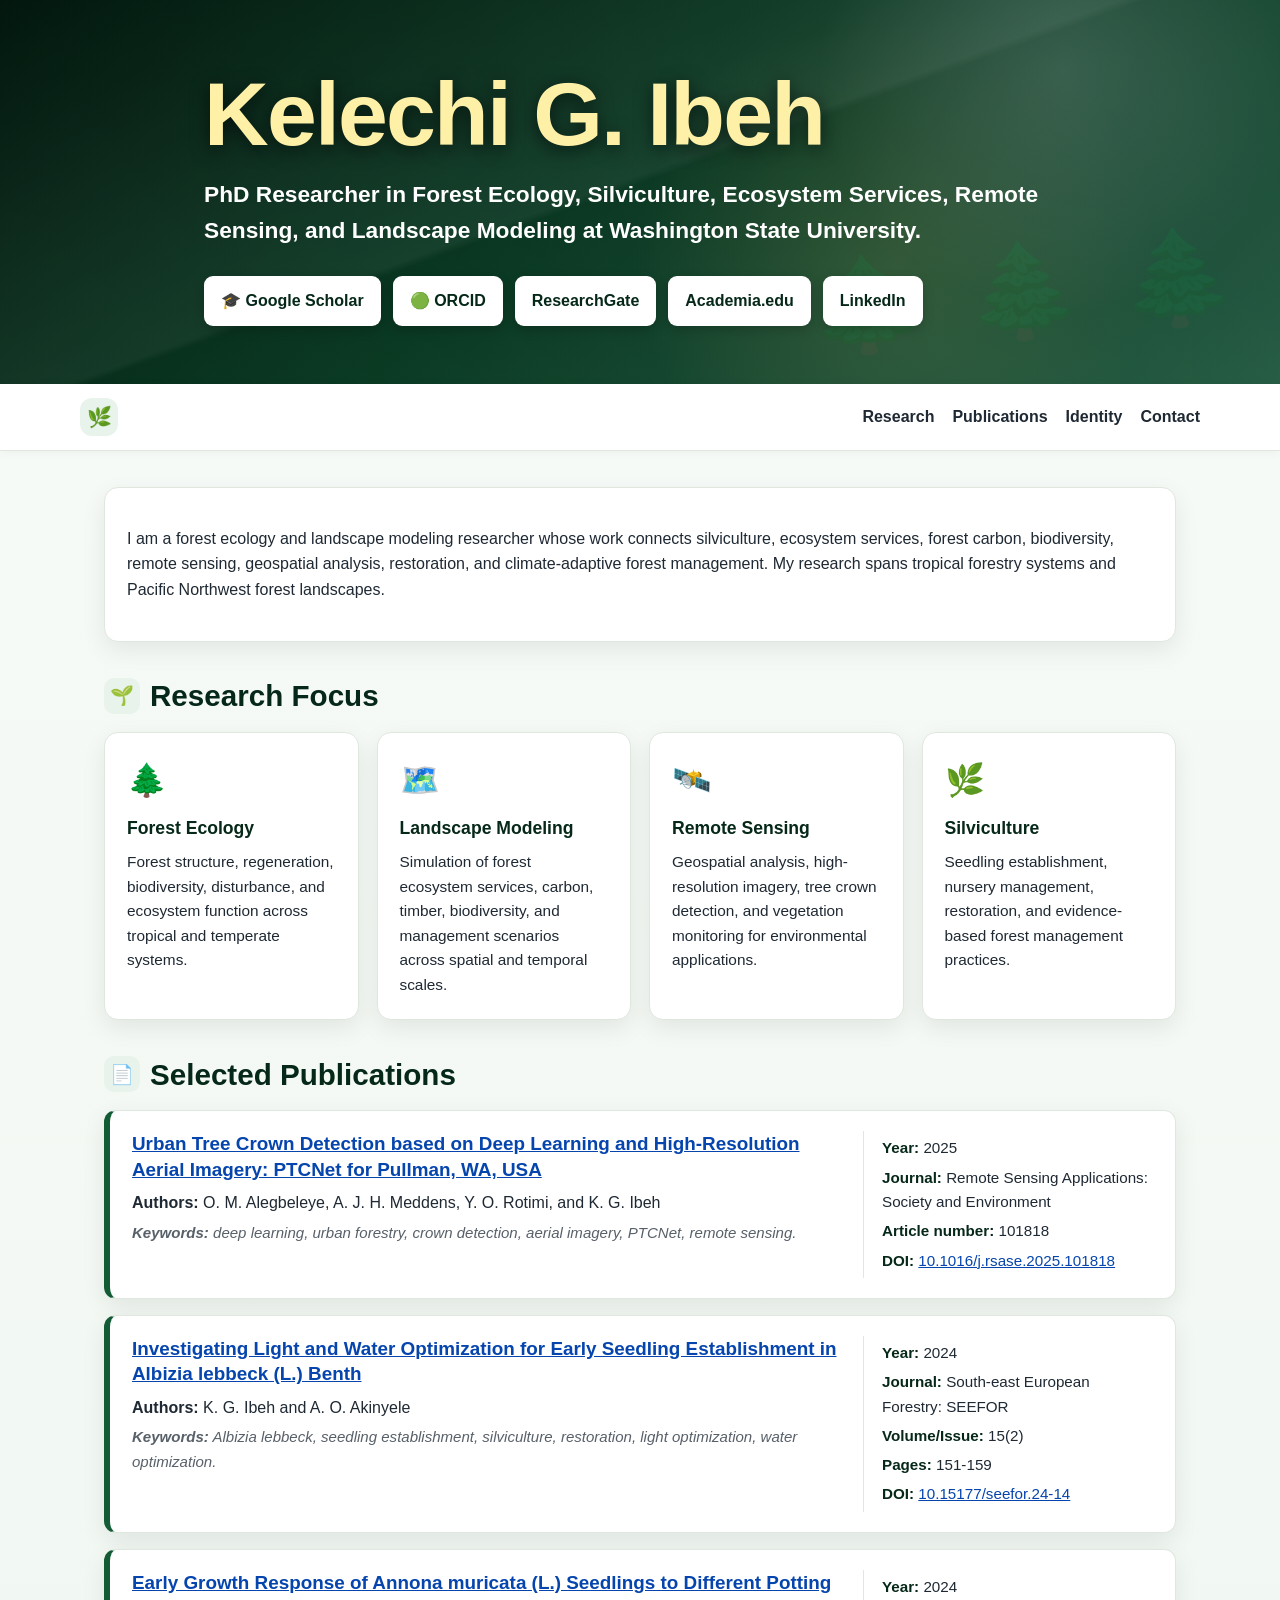
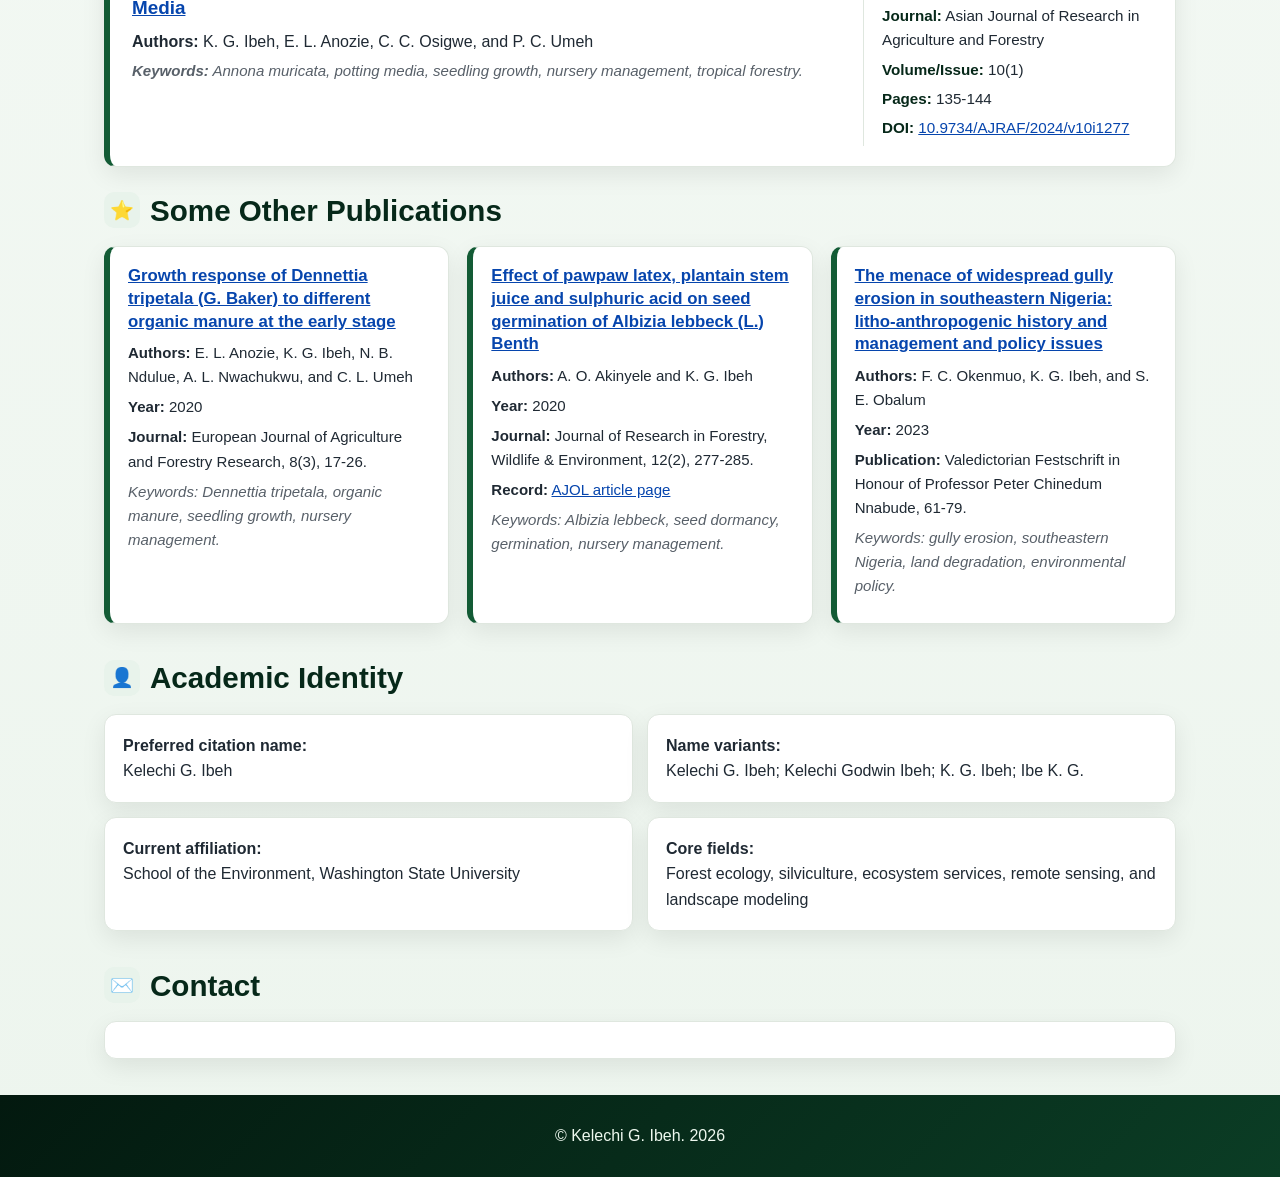
==== commit 1a0622d0: "Add files via upload" ====
--- a/index.html
+++ b/index.html
@@ -1 +1,709 @@
-<!doctype html><html lang="en"><head><meta charset="utf-8"><meta name="viewport" content="width=device-width,initial-scale=1"><title>Home | KGIBEH</title><meta name="description" content="Academic research platform"><link rel="stylesheet" href="assets/css/style.css"></head><body><header class="site-header"><div class="container nav"><a class="brand" href="index.html">KGIBEH<small>ACADEMIC RESEARCH PLATFORM</small></a><nav class="navlinks"><a href="index.html">Home</a><a href="research.html">Research</a><a href="publications.html">Publications</a><a href="projects.html">Projects</a><a href="posters.html">Posters</a><a href="awards.html">Awards</a><a href="teaching.html">Teaching</a><a href="contact.html">Contact</a></nav><button class="menu" aria-label="Menu">☰</button></div></header><main><section class="hero"><div class="container hero-grid"><div><div class="eyebrow">Welcome</div><h1>Modeling resilient forests for a changing world.</h1><p class="hero-copy">I study forest landscapes, ecosystem services, silviculture, carbon dynamics, and climate adaptation using spatial modeling, remote sensing, and decision-support tools.</p><div class="hero-actions"><a class="btn primary" href="research.html">Explore my research →</a><a class="btn ghost" href="cv.html">View CV ↓</a></div></div><aside class="hero-card"><img src="assets/img/portrait-placeholder.svg" alt="Portrait placeholder"><div class="caption"><h3>Kelechi Godwin Ibeh</h3><p>Forest ecologist · Landscape modeler · Researcher</p><p>Replace this portrait and institutional affiliation in index.html.</p></div></aside></div></section><div class="container metrics-wrap"><div class="metrics"><div class="metric"><strong>21+</strong><span>Research outputs</span></div><div class="metric"><strong>4</strong><span>Core themes</span></div><div class="metric"><strong>3+</strong><span>Active projects</span></div><div class="metric"><strong>1+</strong><span>Awards</span></div><div class="metric"><strong>Global</strong><span>Collaborations</span></div><div class="metric"><strong>Open</strong><span>Science</span></div></div></div><section><div class="container"><div class="section-head"><div><h2>Research themes</h2><p>A coherent program connecting ecological processes, management, climate risk, and decision support.</p></div><a class="link" href="research.html">View all themes →</a></div><div class="card-grid"><article class="card"><div class="icon">🌲</div><h3>Forest Ecology</h3><p>Succession, disturbance, regeneration, biodiversity, and ecosystem function.</p></article><article class="card"><div class="icon">🗺️</div><h3>Landscape Modeling</h3><p>Spatial simulation, LANDIS-II, scenario analysis, and landscape-scale forecasting.</p></article><article class="card"><div class="icon">♻️</div><h3>Ecosystem Services</h3><p>Carbon storage, resilience, biodiversity, and management trade-offs.</p></article><article class="card"><div class="icon">🪵</div><h3>Silviculture</h3><p>Adaptive management, restoration, harvest systems, and climate-smart forestry.</p></article></div></div></section><section style="padding-top:0"><div class="container"><div class="darkband"><div><strong>21+</strong><span>Outputs</span></div><div><strong>4</strong><span>Themes</span></div><div><strong>3+</strong><span>Projects</span></div><div><strong>GIS</strong><span>Spatial analysis</span></div><div><strong>LANDIS-II</strong><span>Modeling</span></div><div><strong>Open</strong><span>Research</span></div></div></div></section><section><div class="container"><div class="section-head"><div><h2>Featured publications</h2><p>Selected peer-reviewed papers and research outputs. The complete record remains available in the archive.</p></div><a class="link" href="publications.html">View all publications →</a></div><div id="featured-publications" class="pub-grid"></div></div></section><section><div class="container"><div class="three-grid"><article class="card feature-card"><img src="assets/img/hero-landscape.svg" alt=""><div class="body"><span class="badge">Research project</span><h3 id="project-title">Forest Landscape Modeling</h3><p id="project-summary"></p><a class="link" href="projects.html">Learn more →</a></div></article><article class="card feature-card"><img src="assets/img/hero-landscape.svg" alt=""><div class="body"><span class="badge">Award</span><h3 id="award-title">Best Poster Award</h3><p id="award-summary"></p><a class="link" href="awards.html">View recognition →</a></div></article><article class="card feature-card"><img src="assets/img/hero-landscape.svg" alt=""><div class="body"><span class="badge">Poster highlight</span><h3 id="poster-title">Award-winning poster</h3><p id="poster-summary"></p><a class="link" href="posters.html">View posters →</a></div></article></div></div></section><section><div class="container"><div class="section-head"><div><h2>Latest updates</h2><p>A concise timeline for publications, projects, posters, awards, and collaborations.</p></div></div><div class="timeline"><article class="event"><time>2026</time><h3>Website v2</h3><p>Academic research platform redesign.</p></article><article class="event"><time>2025</time><h3>Landscape modeling</h3><p>Ongoing project and scenario development.</p></article><article class="event"><time>2024</time><h3>Publication</h3><p>DOI 10.15177/seefor.24-14 added.</p></article><article class="event"><time>2024</time><h3>Poster</h3><p>Add conference and award details.</p></article><article class="event"><time>Archive</time><h3>Earlier research</h3><p>Public and crawlable without homepage clutter.</p></article></div></div></section></main><footer class="footer"><div class="container"><div class="footer-grid"><div><h3>KGIBEH</h3><p>A research platform focused on forest ecology, landscape modeling, ecosystem services, silviculture, climate adaptation, and geospatial science.</p><a class="btn ghost" href="cv.html">View CV</a></div><div><h4>Research</h4><a href="research.html">Themes</a><a href="projects.html">Projects</a><a href="publications.html">Publications</a><a href="posters.html">Posters</a></div><div><h4>Resources</h4><a href="data-software.html">Data & Software</a><a href="teaching.html">Teaching</a><a href="awards.html">Awards</a><a href="archive.html">Archive</a></div><div><h4>Connect</h4><a href="contact.html">Contact</a><a href="#">Google Scholar</a><a href="#">ORCID</a><a href="#">ResearchGate</a><a href="#">GitHub</a></div></div><div class="footer-bottom">© 2026 Kelechi Godwin Ibeh · Sitemap · Accessibility</div></div></footer><script src="assets/js/site.js"></script></body></html>+<!DOCTYPE html>
+<html lang="en">
+<head>
+  <meta charset="UTF-8">
+
+  <!-- Google tag (gtag.js) -->
+  <script async src="https://www.googletagmanager.com/gtag/js?id=G-M5CB74HEC6"></script>
+  <script>
+    window.dataLayer = window.dataLayer || [];
+    function gtag(){dataLayer.push(arguments);}
+    gtag('js', new Date());
+
+    gtag('config', 'G-M5CB74HEC6');
+  </script>
+
+  <title>Kelechi G. Ibeh | Forest Ecology, Silviculture, Ecosystem Services and Landscape Modeling</title>
+
+  <meta name="description" content="Academic publications and research profile of Kelechi G. Ibeh, PhD researcher in forest ecology, silviculture, ecosystem services, forest carbon, remote sensing, geospatial analysis, and landscape modeling.">
+
+  <meta name="keywords" content="Kelechi G. Ibeh, Kelechi Godwin Ibeh, K. G. Ibeh, forest ecology, silviculture, forest landscape modeling, LANDIS-II, ecosystem services, forest carbon, biodiversity, timber production, climate adaptation, disturbance ecology, geospatial analysis, remote sensing, tropical forestry, forest restoration, Washington State University">
+
+  <meta name="robots" content="index, follow">
+
+  <link rel="canonical" href="https://kgibeh.github.io/">
+
+  <meta name="google-site-verification" content="UPVY4S8FeAgd-CZvIwSw1Y4HpJedhavO6XMuWTYaIRU" />
+
+  <style>
+    :root {
+      --forest-dark: #062819;
+      --forest-main: #135b35;
+      --forest-mid: #2d6a4f;
+      --forest-light: #e8f3eb;
+      --cream: #fffdf6;
+      --gold: #f7d774;
+      --soft-gold: #fff0a8;
+      --text: #1f2933;
+      --muted: #586069;
+      --line: #dfe7df;
+      --card: #ffffff;
+      --link: #0645ad;
+      --shadow: 0 8px 24px rgba(0, 0, 0, 0.08);
+    }
+
+    * {
+      box-sizing: border-box;
+    }
+
+    html {
+      scroll-behavior: smooth;
+    }
+
+    body {
+      margin: 0;
+      font-family: Arial, Helvetica, sans-serif;
+      background: linear-gradient(180deg, #f8fbf8 0%, #edf5ee 100%);
+      color: var(--text);
+      line-height: 1.6;
+    }
+
+    a {
+      color: var(--link);
+    }
+
+    a:hover {
+      color: #002f6c;
+    }
+
+    .container {
+      max-width: 1120px;
+      margin: 0 auto;
+      padding: 0 24px;
+    }
+
+    .hero {
+      background:
+        radial-gradient(circle at 83% 18%, rgba(255, 255, 255, 0.18), transparent 22%),
+        radial-gradient(circle at 70% 68%, rgba(247, 215, 116, 0.14), transparent 28%),
+        linear-gradient(135deg, #03190f 0%, #0b3d25 45%, #2d6a4f 100%);
+      color: white;
+      padding: 70px 0 58px;
+      position: relative;
+      overflow: hidden;
+    }
+
+    .hero::before {
+      content: "";
+      position: absolute;
+      inset: 0;
+      background:
+        linear-gradient(160deg, transparent 0%, rgba(255,255,255,0.06) 48%, transparent 49%),
+        linear-gradient(25deg, transparent 0%, rgba(0,0,0,0.16) 70%);
+      opacity: 0.9;
+      pointer-events: none;
+    }
+
+    .hero::after {
+      content: "🌲  🌲  🌲";
+      position: absolute;
+      right: 36px;
+      bottom: 20px;
+      color: rgba(255, 255, 255, 0.12);
+      font-size: 92px;
+      letter-spacing: 8px;
+      transform: rotate(-5deg);
+      pointer-events: none;
+    }
+
+    .hero-content {
+      position: relative;
+      z-index: 1;
+      max-width: 920px;
+    }
+
+    .hero h1 {
+      margin: 0 0 16px;
+      font-size: clamp(3rem, 7vw, 5.9rem);
+      line-height: 1;
+      color: var(--soft-gold);
+      letter-spacing: -1.8px;
+      text-shadow: 0 4px 18px rgba(0, 0, 0, 0.6);
+    }
+
+    .hero .subtitle {
+      font-size: clamp(1.05rem, 2.2vw, 1.42rem);
+      max-width: 870px;
+      margin: 0 0 14px;
+      color: #ffffff;
+      font-weight: 700;
+    }
+
+    .hero .summary {
+      font-size: 1.05rem;
+      max-width: 870px;
+      margin: 0;
+      color: #eef8ef;
+    }
+
+    .button-row {
+      display: flex;
+      flex-wrap: wrap;
+      gap: 12px;
+      margin-top: 28px;
+    }
+
+    .button {
+      display: inline-flex;
+      align-items: center;
+      gap: 8px;
+      background: #ffffff;
+      color: var(--forest-dark);
+      padding: 11px 16px;
+      border-radius: 9px;
+      font-weight: 700;
+      text-decoration: none;
+      border: 1px solid rgba(255, 255, 255, 0.85);
+      box-shadow: 0 4px 12px rgba(0, 0, 0, 0.18);
+    }
+
+    .button:hover {
+      color: var(--forest-dark);
+      background: var(--forest-light);
+      transform: translateY(-1px);
+    }
+
+    .topnav {
+      background: rgba(255, 255, 255, 0.97);
+      border-bottom: 1px solid var(--line);
+      position: sticky;
+      top: 0;
+      z-index: 20;
+      box-shadow: 0 2px 10px rgba(0, 0, 0, 0.04);
+    }
+
+    .nav-inner {
+      display: flex;
+      align-items: center;
+      justify-content: space-between;
+      gap: 16px;
+      padding: 14px 0;
+    }
+
+    .brand-mark {
+      display: inline-flex;
+      align-items: center;
+      gap: 10px;
+      font-weight: 800;
+      color: var(--forest-dark);
+      text-decoration: none;
+    }
+
+    .brand-icon {
+      width: 38px;
+      height: 38px;
+      border-radius: 12px;
+      display: grid;
+      place-items: center;
+      background: var(--forest-light);
+      color: var(--forest-main);
+      font-size: 1.25rem;
+    }
+
+    .nav-links {
+      display: flex;
+      flex-wrap: wrap;
+      gap: 18px;
+    }
+
+    .nav-links a {
+      color: var(--text);
+      text-decoration: none;
+      font-weight: 700;
+    }
+
+    .nav-links a:hover {
+      color: var(--forest-main);
+      text-decoration: underline;
+    }
+
+    main {
+      padding: 34px 0 54px;
+    }
+
+    section {
+      margin: 36px 0;
+    }
+
+    .section-title {
+      display: flex;
+      align-items: center;
+      gap: 10px;
+      color: var(--forest-dark);
+      margin: 0 0 18px;
+      font-size: 1.85rem;
+      line-height: 1.2;
+    }
+
+    .section-icon {
+      display: inline-grid;
+      place-items: center;
+      width: 36px;
+      height: 36px;
+      border-radius: 10px;
+      background: var(--forest-light);
+      color: var(--forest-main);
+      font-size: 1.2rem;
+    }
+
+    .intro-card {
+      background: var(--card);
+      padding: 22px;
+      border-radius: 14px;
+      border: 1px solid var(--line);
+      box-shadow: var(--shadow);
+    }
+
+    .research-grid {
+      display: grid;
+      grid-template-columns: repeat(4, 1fr);
+      gap: 18px;
+    }
+
+    .research-card {
+      background: var(--card);
+      border: 1px solid var(--line);
+      border-radius: 14px;
+      padding: 22px;
+      box-shadow: var(--shadow);
+    }
+
+    .research-card .icon {
+      font-size: 2rem;
+      color: var(--forest-main);
+      margin-bottom: 8px;
+    }
+
+    .research-card h3 {
+      margin: 0 0 8px;
+      color: var(--forest-dark);
+      font-size: 1.1rem;
+    }
+
+    .research-card p {
+      margin: 0;
+      color: var(--text);
+      font-size: 0.96rem;
+    }
+
+    .publication-list {
+      display: grid;
+      gap: 16px;
+    }
+
+    .publication {
+      background: var(--card);
+      border: 1px solid var(--line);
+      border-left: 6px solid var(--forest-main);
+      border-radius: 12px;
+      padding: 20px 22px;
+      display: grid;
+      grid-template-columns: minmax(0, 1fr) 290px;
+      gap: 18px;
+      box-shadow: var(--shadow);
+    }
+
+    .publication h3 {
+      margin: 0 0 8px;
+      line-height: 1.35;
+      font-size: 1.18rem;
+    }
+
+    .publication p {
+      margin: 5px 0;
+    }
+
+    .publication-meta {
+      border-left: 1px solid var(--line);
+      padding-left: 18px;
+      font-size: 0.95rem;
+    }
+
+    .publication-meta strong {
+      color: var(--forest-dark);
+    }
+
+    .keywords {
+      color: var(--muted);
+      font-size: 0.94rem;
+      font-style: italic;
+    }
+
+    .earlier-grid {
+      display: grid;
+      grid-template-columns: repeat(3, 1fr);
+      gap: 18px;
+    }
+
+    .mini-publication {
+      background: var(--card);
+      border: 1px solid var(--line);
+      border-left: 6px solid var(--forest-main);
+      border-radius: 12px;
+      padding: 18px;
+      box-shadow: var(--shadow);
+    }
+
+    .mini-publication h3 {
+      margin: 0 0 8px;
+      font-size: 1.05rem;
+      line-height: 1.35;
+    }
+
+    .mini-publication p {
+      margin: 6px 0;
+      font-size: 0.94rem;
+    }
+
+    .profile-grid {
+      display: grid;
+      grid-template-columns: repeat(4, 1fr);
+      gap: 16px;
+    }
+
+    .profile-card {
+      background: var(--card);
+      border: 1px solid var(--line);
+      border-radius: 12px;
+      padding: 16px;
+      text-align: center;
+      box-shadow: var(--shadow);
+    }
+
+    .profile-card a {
+      text-decoration: none;
+      font-weight: 800;
+      color: var(--link);
+    }
+
+    .identity-list {
+      display: grid;
+      grid-template-columns: repeat(2, minmax(0, 1fr));
+      gap: 14px;
+      margin-top: 12px;
+    }
+
+    .identity-item,
+    .contact-card {
+      background: var(--card);
+      border: 1px solid var(--line);
+      border-radius: 12px;
+      padding: 18px;
+      box-shadow: var(--shadow);
+    }
+
+    footer {
+      background: linear-gradient(135deg, #03190f 0%, #0b3d25 100%);
+      color: #ffffff;
+      padding: 28px 0;
+      text-align: center;
+    }
+
+    footer p {
+      margin: 0;
+      color: #eef8ef;
+    }
+
+    @media (max-width: 900px) {
+      .research-grid,
+      .profile-grid {
+        grid-template-columns: repeat(2, 1fr);
+      }
+
+      .publication {
+        grid-template-columns: 1fr;
+      }
+
+      .publication-meta {
+        border-left: none;
+        border-top: 1px solid var(--line);
+        padding-left: 0;
+        padding-top: 12px;
+      }
+
+      .earlier-grid {
+        grid-template-columns: 1fr;
+      }
+    }
+
+    @media (max-width: 600px) {
+      .container {
+        padding: 0 16px;
+      }
+
+      .hero {
+        padding: 48px 0 42px;
+      }
+
+      .research-grid,
+      .profile-grid,
+      .identity-list {
+        grid-template-columns: 1fr;
+      }
+
+      .nav-inner {
+        align-items: flex-start;
+        flex-direction: column;
+      }
+
+      .nav-links {
+        gap: 12px;
+      }
+    }
+  </style>
+</head>
+
+<body>
+
+  <header class="hero">
+    <div class="container hero-content">
+      <h1>Kelechi G. Ibeh</h1>
+
+      <p class="subtitle">
+        PhD Researcher in Forest Ecology, Silviculture, Ecosystem Services,
+        Remote Sensing, and Landscape Modeling at Washington State University.
+      </p>
+
+
+      <div class="button-row">
+        <a class="button" href="https://scholar.google.com/citations?user=Mw1ifisAAAAJ&amp;hl=en">🎓 Google Scholar</a>
+        <a class="button" href="https://orcid.org/0000-0002-8217-0518">🟢 ORCID</a>
+        <a class="button" href="https://www.researchgate.net/profile/Kelechi-Ibeh-2"> ResearchGate</a>
+        <a class="button" href="https://coou.academia.edu/KelechiIbeh"> Academia.edu</a>
+        <a class="button" href="https://www.linkedin.com/in/kelechi-g-ibeh/"> LinkedIn</a>
+      </div>
+    </div>
+  </header>
+
+  <nav class="topnav">
+    <div class="container nav-inner">
+      <a class="brand-mark" href="https://kgibeh.github.io/">
+        <span class="brand-icon">🌿</span>
+      </a>
+
+      <div class="nav-links">
+        <a href="#research">Research</a>
+        <a href="#publications">Publications</a>
+        <a href="#identity">Identity</a>
+        <a href="#contact">Contact</a>
+      </div>
+    </div>
+  </nav>
+
+  <main class="container">
+
+    <section id="about">
+      <div class="intro-card">
+        <p>
+          I am a forest ecology and landscape modeling researcher whose work connects
+          silviculture, ecosystem services, forest carbon, biodiversity, remote sensing,
+          geospatial analysis, restoration, and climate-adaptive forest management.
+          My research spans tropical forestry systems and Pacific Northwest forest landscapes.
+        </p>
+      </div>
+    </section>
+
+    <section id="research">
+      <h2 class="section-title"><span class="section-icon">🌱</span> Research Focus</h2>
+
+      <div class="research-grid">
+        <div class="research-card">
+          <div class="icon">🌲</div>
+          <h3>Forest Ecology</h3>
+          <p>
+            Forest structure, regeneration, biodiversity, disturbance, and ecosystem
+            function across tropical and temperate systems.
+          </p>
+        </div>
+
+        <div class="research-card">
+          <div class="icon">🗺️</div>
+          <h3>Landscape Modeling</h3>
+          <p>
+            Simulation of forest ecosystem services, carbon, timber, biodiversity,
+            and management scenarios across spatial and temporal scales.
+          </p>
+        </div>
+
+        <div class="research-card">
+          <div class="icon">🛰️</div>
+          <h3>Remote Sensing</h3>
+          <p>
+            Geospatial analysis, high-resolution imagery, tree crown detection,
+            and vegetation monitoring for environmental applications.
+          </p>
+        </div>
+
+        <div class="research-card">
+          <div class="icon">🌿</div>
+          <h3>Silviculture</h3>
+          <p>
+            Seedling establishment, nursery management, restoration, and evidence-based
+            forest management practices.
+          </p>
+        </div>
+      </div>
+    </section>
+
+    <section id="publications">
+      <h2 class="section-title"><span class="section-icon">📄</span> Selected Publications</h2>
+
+      <div class="publication-list">
+
+        <article class="publication">
+          <div>
+            <h3>
+              <a href="papers/urban-tree-crown-detection-2025/">
+                Urban Tree Crown Detection based on Deep Learning and High-Resolution
+                Aerial Imagery: PTCNet for Pullman, WA, USA
+              </a>
+            </h3>
+            <p><strong>Authors:</strong> O. M. Alegbeleye, A. J. H. Meddens, Y. O. Rotimi, and K. G. Ibeh</p>
+            <p class="keywords"><strong>Keywords:</strong> deep learning, urban forestry, crown detection, aerial imagery, PTCNet, remote sensing.</p>
+          </div>
+
+          <div class="publication-meta">
+            <p><strong>Year:</strong> 2025</p>
+            <p><strong>Journal:</strong> Remote Sensing Applications: Society and Environment</p>
+            <p><strong>Article number:</strong> 101818</p>
+            <p><strong>DOI:</strong> <a href="https://doi.org/10.1016/j.rsase.2025.101818">10.1016/j.rsase.2025.101818</a></p>
+          </div>
+        </article>
+
+        <article class="publication">
+          <div>
+            <h3>
+              <a href="papers/albizia-light-water-2024/">
+                Investigating Light and Water Optimization for Early Seedling
+                Establishment in Albizia lebbeck (L.) Benth
+              </a>
+            </h3>
+            <p><strong>Authors:</strong> K. G. Ibeh and A. O. Akinyele</p>
+            <p class="keywords"><strong>Keywords:</strong> Albizia lebbeck, seedling establishment, silviculture, restoration, light optimization, water optimization.</p>
+          </div>
+
+          <div class="publication-meta">
+            <p><strong>Year:</strong> 2024</p>
+            <p><strong>Journal:</strong> South-east European Forestry: SEEFOR</p>
+            <p><strong>Volume/Issue:</strong> 15(2)</p>
+            <p><strong>Pages:</strong> 151-159</p>
+            <p><strong>DOI:</strong> <a href="https://doi.org/10.15177/seefor.24-14">10.15177/seefor.24-14</a></p>
+          </div>
+        </article>
+
+        <article class="publication">
+          <div>
+            <h3>
+              <a href="papers/annona-muricata-potting-media-2024/">
+                Early Growth Response of Annona muricata (L.) Seedlings to Different
+                Potting Media
+              </a>
+            </h3>
+            <p><strong>Authors:</strong> K. G. Ibeh, E. L. Anozie, C. C. Osigwe, and P. C. Umeh</p>
+            <p class="keywords"><strong>Keywords:</strong> Annona muricata, potting media, seedling growth, nursery management, tropical forestry.</p>
+          </div>
+
+          <div class="publication-meta">
+            <p><strong>Year:</strong> 2024</p>
+            <p><strong>Journal:</strong> Asian Journal of Research in Agriculture and Forestry</p>
+            <p><strong>Volume/Issue:</strong> 10(1)</p>
+            <p><strong>Pages:</strong> 135-144</p>
+            <p><strong>DOI:</strong> <a href="https://doi.org/10.9734/AJRAF/2024/v10i1277">10.9734/AJRAF/2024/v10i1277</a></p>
+          </div>
+        </article>
+
+      </div><br>
+
+      <h2 class="section-title"><span class="section-icon">⭐</span> Some Other Publications</h2>
+        
+      <div class="earlier-grid">
+
+        <article class="mini-publication">
+          <h3>
+            <a href="papers/dennettia-organic-manure-2020/">
+              Growth response of Dennettia tripetala (G. Baker) to different organic
+              manure at the early stage
+            </a>
+          </h3>
+          <p><strong>Authors:</strong> E. L. Anozie, K. G. Ibeh, N. B. Ndulue, A. L. Nwachukwu, and C. L. Umeh</p>
+          <p><strong>Year:</strong> 2020</p>
+          <p><strong>Journal:</strong> European Journal of Agriculture and Forestry Research, 8(3), 17-26.</p>
+          <p class="keywords">Keywords: Dennettia tripetala, organic manure, seedling growth, nursery management.</p>
+        </article>
+
+        <article class="mini-publication">
+          <h3>
+            <a href="papers/albizia-seed-germination-2020/">
+              Effect of pawpaw latex, plantain stem juice and sulphuric acid on seed
+              germination of Albizia lebbeck (L.) Benth
+            </a>
+          </h3>
+          <p><strong>Authors:</strong> A. O. Akinyele and K. G. Ibeh</p>
+          <p><strong>Year:</strong> 2020</p>
+          <p><strong>Journal:</strong> Journal of Research in Forestry, Wildlife &amp; Environment, 12(2), 277-285.</p>
+          <p><strong>Record:</strong> <a href="https://www.ajol.info/index.php/jrfwe/article/view/198393">AJOL article page</a></p>
+          <p class="keywords">Keywords: Albizia lebbeck, seed dormancy, germination, nursery management.</p>
+        </article>
+
+        <article class="mini-publication">
+          <h3>
+            <a href="papers/gully-erosion-southeastern-nigeria-2023/">
+              The menace of widespread gully erosion in southeastern Nigeria:
+              litho-anthropogenic history and management and policy issues
+            </a>
+          </h3>
+          <p><strong>Authors:</strong> F. C. Okenmuo, K. G. Ibeh, and S. E. Obalum</p>
+          <p><strong>Year:</strong> 2023</p>
+          <p><strong>Publication:</strong> Valedictorian Festschrift in Honour of Professor Peter Chinedum Nnabude, 61-79.</p>
+          <p class="keywords">Keywords: gully erosion, southeastern Nigeria, land degradation, environmental policy.</p>
+        </article>
+
+      </div>
+    </section>
+
+    
+    <section id="identity">
+      <h2 class="section-title"><span class="section-icon">👤 </span> Academic Identity</h2>
+
+      <div class="identity-list">
+        <div class="identity-item">
+          <strong>Preferred citation name:</strong><br>
+          Kelechi G. Ibeh
+        </div>
+
+        <div class="identity-item">
+          <strong>Name variants:</strong><br>
+          Kelechi G. Ibeh; Kelechi Godwin Ibeh; K. G. Ibeh; Ibe K. G.
+        </div>
+
+        <div class="identity-item">
+          <strong>Current affiliation:</strong><br>
+          School of the Environment, Washington State University
+        </div>
+
+        <div class="identity-item">
+          <strong>Core fields:</strong><br>
+          Forest ecology, silviculture, ecosystem services, remote sensing, and landscape modeling
+        </div>
+      </div>
+    </section>
+
+    <section id="contact">
+      <h2 class="section-title"><span class="section-icon">✉️</span> Contact</h2>
+
+      <div class="contact-card">
+            </div>
+    </section>
+
+  </main>
+
+  <footer>
+    <div class="container">
+      <p>
+        © Kelechi G. Ibeh. 2026
+      </p>
+    </div>
+  </footer>
+
+</body>
+</html>
